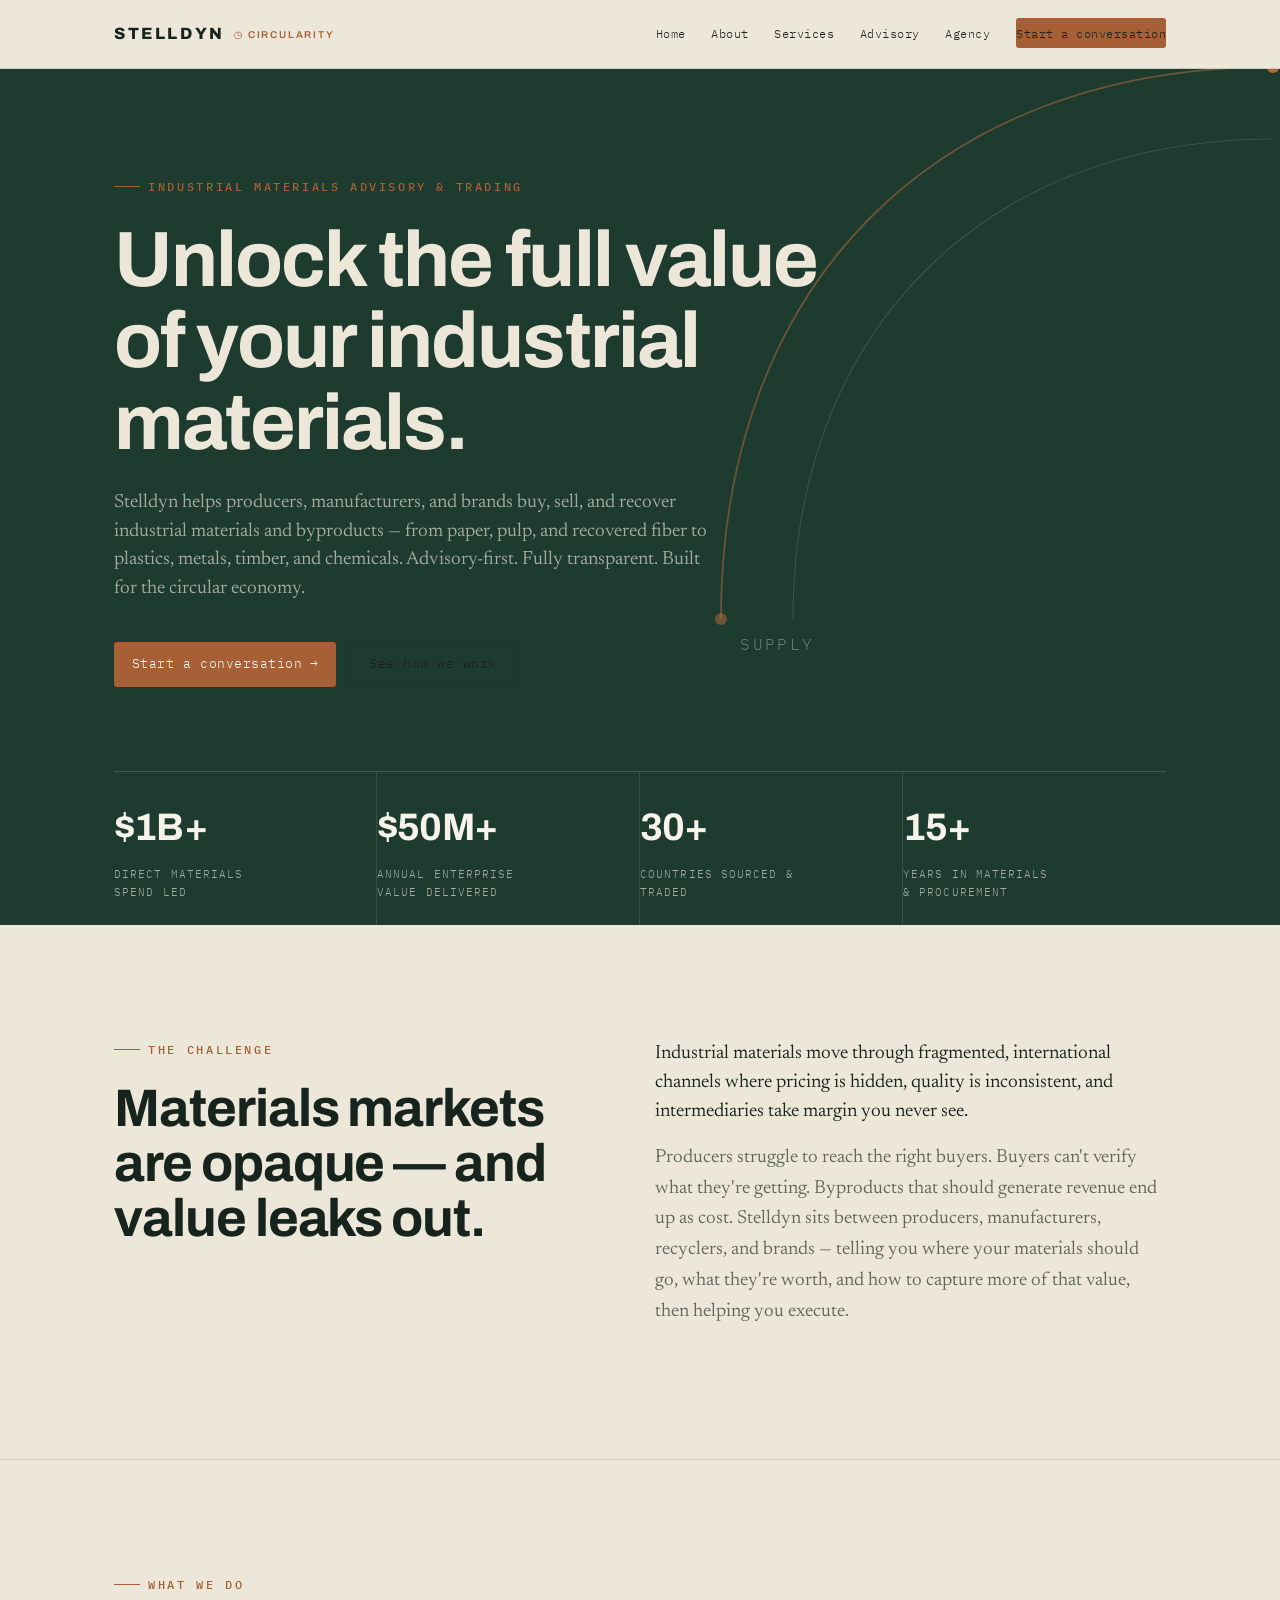
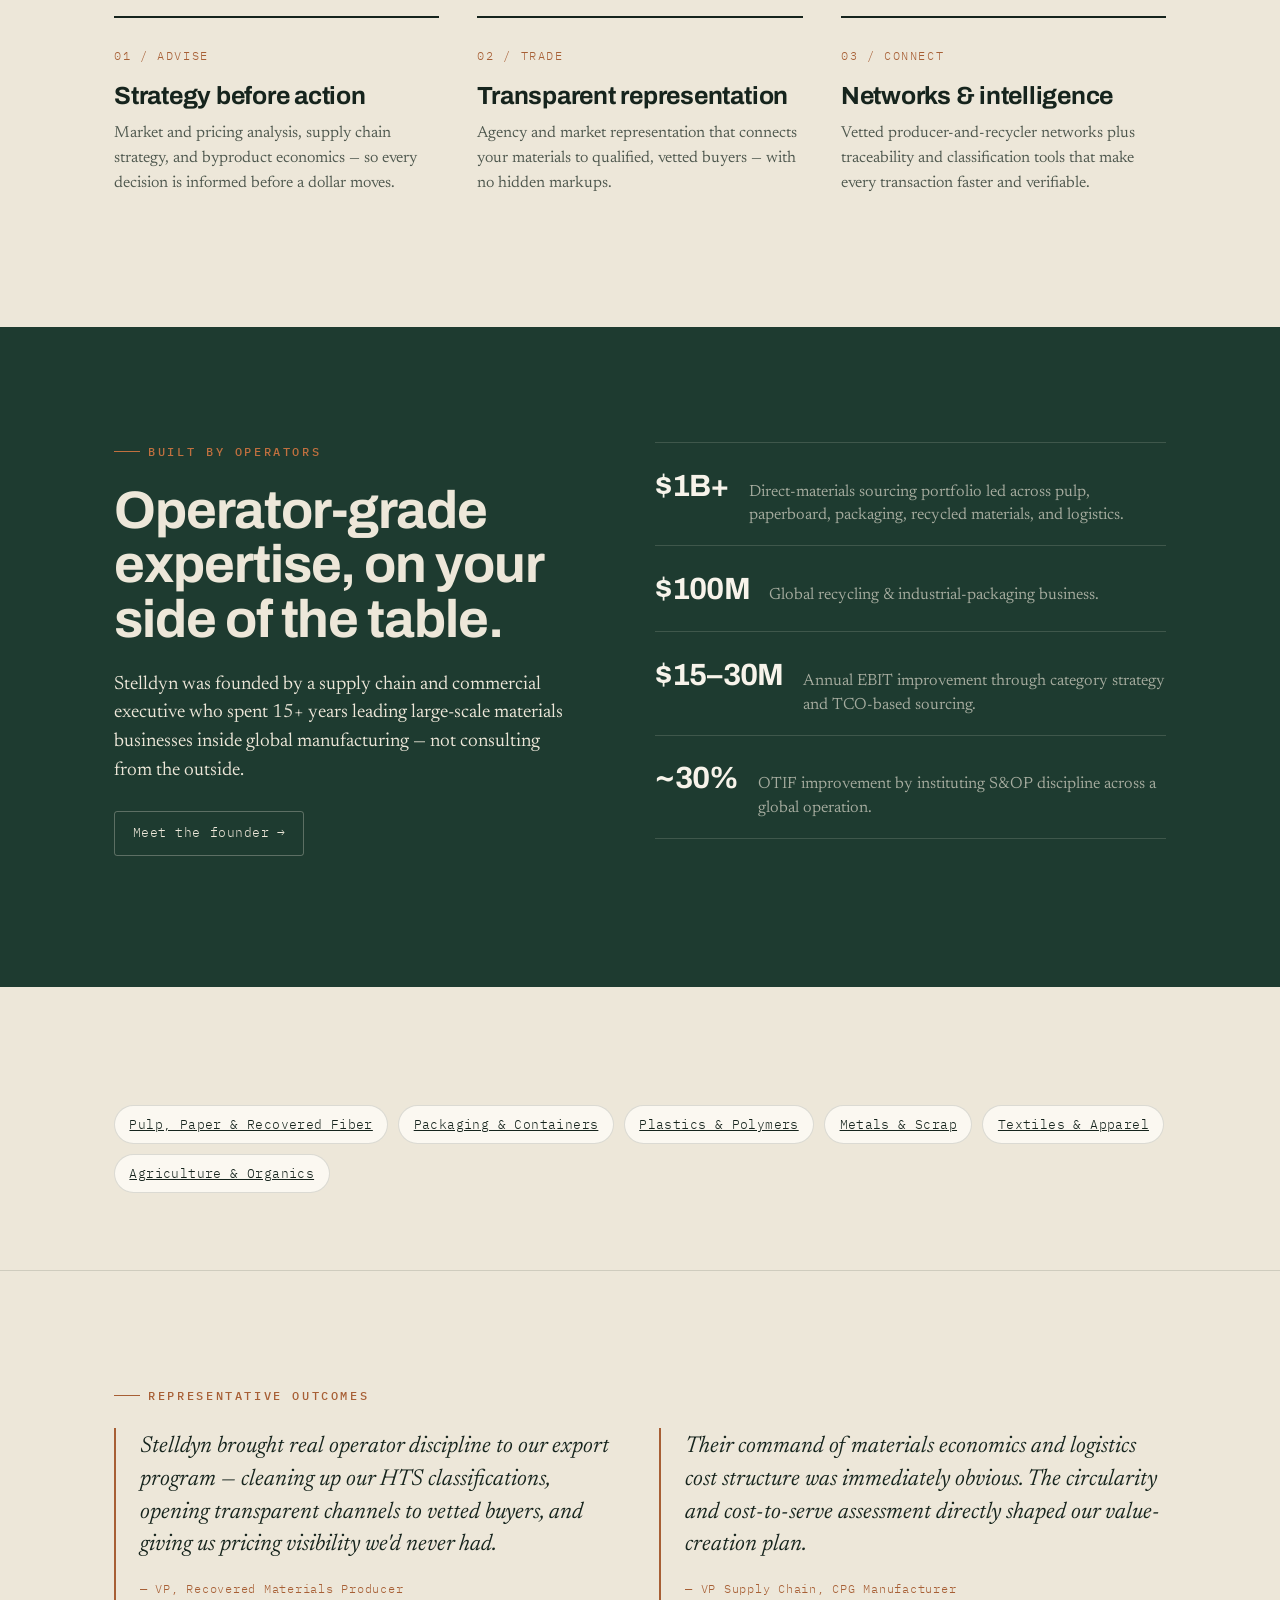
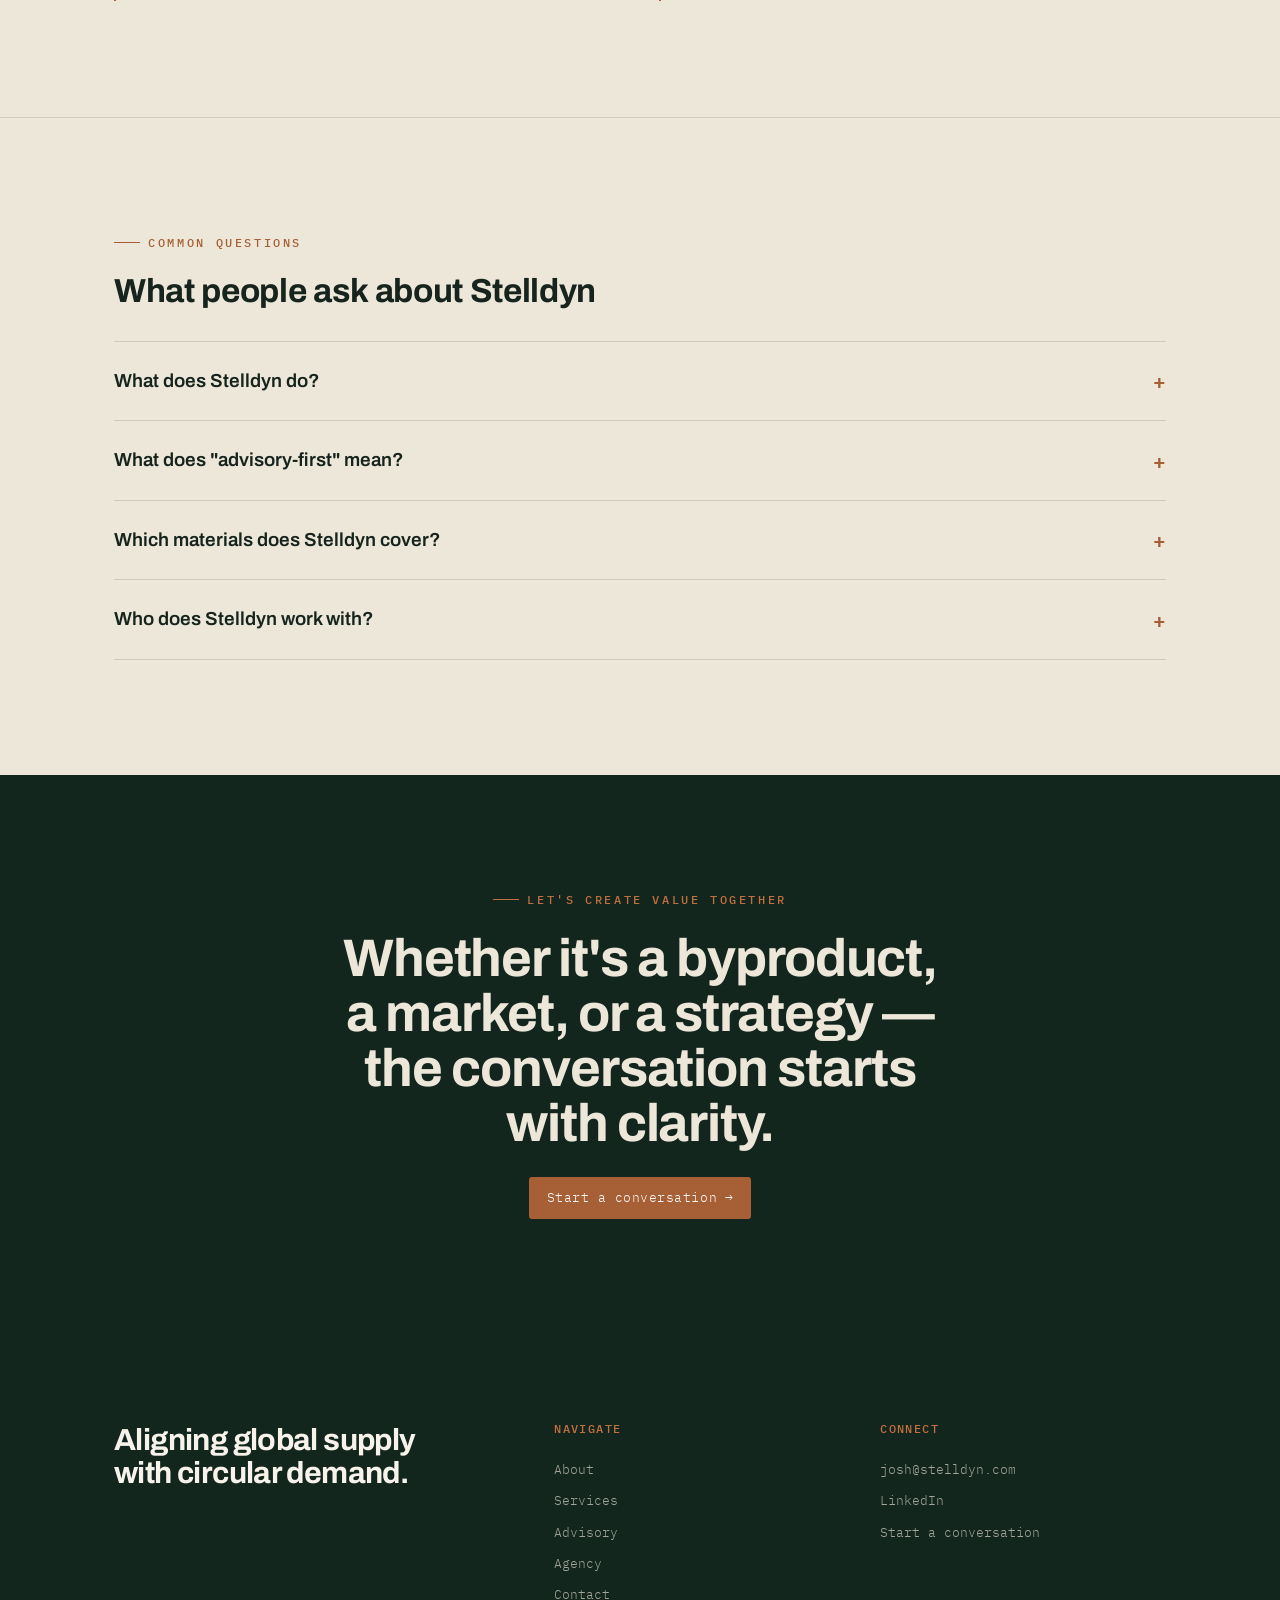
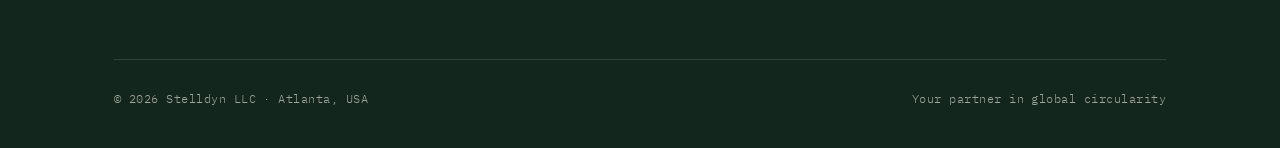
==== index.html @ aecd9327 "Baseline: Stelldyn static site as delivered" ====
<!DOCTYPE html>
<html lang="en">
<head>
<meta charset="UTF-8">
<meta name="viewport" content="width=device-width, initial-scale=1">
<title>Industrial Materials Advisory &amp; Trading | Stelldyn</title>
<meta name="description" content="Stelldyn is a boutique advisory and trading firm helping producers, manufacturers, and brands buy, sell, and recover industrial materials — paper, recovered fiber, plastics, metals, and byproducts. Advisory-first and fully transparent.">
<link rel="canonical" href="https://stelldyn.com/">
<meta property="og:type" content="website">
<meta property="og:site_name" content="Stelldyn">
<meta property="og:title" content="Industrial Materials Advisory &amp; Trading | Stelldyn">
<meta property="og:description" content="Advisory-first, fully transparent advisory and trading for the industrial materials sector. Aligning global supply with circular demand.">
<meta property="og:url" content="https://stelldyn.com/">
<meta name="twitter:card" content="summary_large_image">
<link rel="preconnect" href="https://fonts.googleapis.com">
<link rel="preconnect" href="https://fonts.gstatic.com" crossorigin>
<link href="https://fonts.googleapis.com/css2?family=Archivo:wght@500;600;700;800&family=Newsreader:ital,opsz,wght@0,6..72,300..600;1,6..72,300..500&family=IBM+Plex+Mono:wght@400;500&display=swap" rel="stylesheet">
<link rel="stylesheet" href="styles.css">
<script type="application/ld+json">
{
  "@context":"https://schema.org",
  "@graph":[
    {
      "@type":"Organization",
      "@id":"https://stelldyn.com/#org",
      "name":"Stelldyn",
      "legalName":"Stelldyn LLC",
      "url":"https://stelldyn.com/",
      "description":"Boutique advisory and trading firm for the industrial materials sector, helping clients buy, sell, and recover materials and byproducts with an advisory-first, transparent model that aligns global supply with circular demand.",
      "slogan":"Your partner in global circularity",
      "email":"hello@stelldyn.com",
      "foundingDate":"2025",
      "founder":{"@id":"https://stelldyn.com/#founder"},
      "address":{"@type":"PostalAddress","addressLocality":"Atlanta","addressRegion":"GA","addressCountry":"US"},
      "areaServed":"Worldwide",
      "knowsAbout":["industrial materials","recovered fiber","pulp and paper","recycled plastics","scrap metals","byproduct monetization","strategic sourcing","supply chain advisory","circular economy","HTS classification","trade compliance"],
      "sameAs":["https://www.linkedin.com/company/stelldyn","https://www.linkedin.com/in/joshsilcox"]
    },
    {
      "@type":"ProfessionalService",
      "@id":"https://stelldyn.com/#service",
      "name":"Stelldyn",
      "url":"https://stelldyn.com/",
      "parentOrganization":{"@id":"https://stelldyn.com/#org"},
      "description":"Materials advisory, agency and trading, and digital market connection for industrial materials and byproducts.",
      "areaServed":"Worldwide",
      "serviceType":["Materials advisory and strategy","Agency and trading","U.S. market representation","Byproduct monetization","Supply chain optimization"],
      "address":{"@type":"PostalAddress","addressLocality":"Atlanta","addressRegion":"GA","addressCountry":"US"}
    },
    {
      "@type":"Person",
      "@id":"https://stelldyn.com/#founder",
      "name":"Josh Silcox",
      "jobTitle":"Founder & Principal Advisor",
      "worksFor":{"@id":"https://stelldyn.com/#org"},
      "description":"Supply chain and commercial executive with 15+ years leading sourcing, category strategy, supplier governance, and a global recycling business. Led a $1B+ direct-materials portfolio across 50+ sites, 80+ suppliers, and 30+ countries.",
      "alumniOf":["Emory University, Goizueta Business School","Georgia Institute of Technology"],
      "knowsAbout":["strategic sourcing","recovered fiber","packaging materials","logistics procurement","supplier governance","trade compliance","AI-enabled analytics"],
      "sameAs":["https://www.linkedin.com/in/joshsilcox"]
    },
    {
      "@type":"WebSite",
      "@id":"https://stelldyn.com/#website",
      "url":"https://stelldyn.com/",
      "name":"Stelldyn",
      "publisher":{"@id":"https://stelldyn.com/#org"}
    }
  ]
}
</script>
</head>
<body>

<header class="site-header">
  <div class="wrap nav">
    <a class="brand" href="index.html">STELLDYN<span class="mark">◷ CIRCULARITY</span></a>
    <nav aria-label="Primary">
      <ul class="nav-links" id="navlinks">
        <li><a href="index.html">Home</a></li>
        <li><a href="about.html">About</a></li>
        <li><a href="services.html">Services</a></li>
        <li><a href="advisory.html">Advisory</a></li>
        <li><a href="agency.html">Agency</a></li>
        <li><a class="btn btn--primary" href="contact.html">Start a conversation</a></li>
      </ul>
    </nav>
    <button class="nav-toggle" data-nav-toggle aria-expanded="false" aria-controls="navlinks">Menu</button>
  </div>
</header>

<!-- HERO -->
<section class="hero">
  <div class="hero-arc" aria-hidden="true">
    <svg viewBox="0 0 600 600" fill="none">
      <path d="M70 530 C 70 250, 250 70, 530 70" stroke="#C0703F" stroke-width="1.5" opacity="0.55"/>
      <path d="M130 530 C 130 290, 290 130, 530 130" stroke="#C7D0C5" stroke-width="1" opacity="0.18"/>
      <circle cx="530" cy="70" r="5" fill="#C0703F"/>
      <circle cx="70" cy="530" r="5" fill="#C0703F" opacity="0.55"/>
      <text x="86" y="556" fill="#C7D0C5" opacity="0.5" font-family="IBM Plex Mono, monospace" font-size="13" letter-spacing="2">SUPPLY</text>
      <text x="455" y="58" fill="#C0703F" opacity="0.8" font-family="IBM Plex Mono, monospace" font-size="13" letter-spacing="2">DEMAND</text>
    </svg>
  </div>
  <div class="wrap">
    <p class="eyebrow">Industrial materials advisory &amp; trading</p>
    <h1 class="h-display">Unlock the full value of your industrial materials.</h1>
    <p class="lede">Stelldyn helps producers, manufacturers, and brands buy, sell, and recover industrial materials and byproducts — from paper, pulp, and recovered fiber to plastics, metals, timber, and chemicals. Advisory-first. Fully transparent. Built for the circular economy.</p>
    <div class="hero-cta">
      <a class="btn btn--primary" href="contact.html">Start a conversation <span class="arr">→</span></a>
      <a class="btn btn--ghost" href="about.html">See how we work</a>
    </div>
    <div class="hero-index">
      <div class="cell"><div class="num">$1B+</div><div class="lab">Direct materials spend led</div></div>
      <div class="cell"><div class="num">$50M+</div><div class="lab">Annual enterprise value delivered</div></div>
      <div class="cell"><div class="num">30+</div><div class="lab">Countries sourced &amp; traded</div></div>
      <div class="cell"><div class="num">15+</div><div class="lab">Years in materials &amp; procurement</div></div>
    </div>
  </div>
</section>

<!-- PROBLEM / ROLE -->
<section class="section">
  <div class="wrap split">
    <div class="reveal">
      <p class="eyebrow">The challenge</p>
      <h2 class="h-xl">Materials markets are opaque — and value leaks out.</h2>
    </div>
    <div class="reveal">
      <p class="lede measure">Industrial materials move through fragmented, international channels where pricing is hidden, quality is inconsistent, and intermediaries take margin you never see.</p>
      <p class="measure muted">Producers struggle to reach the right buyers. Buyers can't verify what they're getting. Byproducts that should generate revenue end up as cost. Stelldyn sits between producers, manufacturers, recyclers, and brands — telling you where your materials should go, what they're worth, and how to capture more of that value, then helping you execute.</p>
    </div>
  </div>
</section>

<hr class="divider">

<!-- PILLARS -->
<section class="section">
  <div class="wrap">
    <p class="eyebrow reveal">What we do</p>
    <div class="grid g-3" style="margin-top:1rem">
      <div class="pillar reveal">
        <span class="k">01 / Advise</span>
        <h3>Strategy before action</h3>
        <p>Market and pricing analysis, supply chain strategy, and byproduct economics — so every decision is informed before a dollar moves.</p>
      </div>
      <div class="pillar reveal">
        <span class="k">02 / Trade</span>
        <h3>Transparent representation</h3>
        <p>Agency and market representation that connects your materials to qualified, vetted buyers — with no hidden markups.</p>
      </div>
      <div class="pillar reveal">
        <span class="k">03 / Connect</span>
        <h3>Networks &amp; intelligence</h3>
        <p>Vetted producer-and-recycler networks plus traceability and classification tools that make every transaction faster and verifiable.</p>
      </div>
    </div>
  </div>
</section>

<!-- EXPERTISE BAND -->
<section class="section section--pine">
  <div class="wrap split">
    <div class="reveal">
      <p class="eyebrow">Built by operators</p>
      <h2 class="h-xl">Operator-grade expertise, on your side of the table.</h2>
      <p class="lede measure" style="margin-top:1.4rem">Stelldyn was founded by a supply chain and commercial executive who spent 15+ years leading large-scale materials businesses inside global manufacturing — not consulting from the outside.</p>
      <p style="margin-top:1.6rem"><a class="btn btn--ghost" href="about.html">Meet the founder <span class="arr">→</span></a></p>
    </div>
    <div class="reveal">
      <div class="statline"><span class="v">$1B+</span><span class="d">Direct-materials sourcing portfolio led across pulp, paperboard, packaging, recycled materials, and logistics.</span></div>
      <div class="statline"><span class="v">$100M</span><span class="d">Global recycling &amp; industrial-packaging business.</span></div>
      <div class="statline"><span class="v">$15–30M</span><span class="d">Annual EBIT improvement through category strategy and TCO-based sourcing.</span></div>
      <div class="statline"><span class="v">~30%</span><span class="d">OTIF improvement by instituting S&amp;OP discipline across a global operation.</span></div>
    </div>
  </div>
</section>

<!-- INDUSTRIES -->
<section class="section section--tight">
  <div class="wrap">
    <p class="eyebrow reveal">Industries we support</p>
    <div class="inds reveal" style="margin-top:.5rem">
      <a class="ind" href="services.html">Pulp, Paper &amp; Recovered Fiber</a>
      <a class="ind" href="services.html">Packaging &amp; Containers</a>
      <a class="ind" href="services.html">Plastics &amp; Polymers</a>
      <a class="ind" href="services.html">Metals &amp; Scrap</a>
      <a class="ind" href="services.html">Textiles &amp; Apparel</a>
      <a class="ind" href="services.html">Agriculture &amp; Organics</a>
    </div>
  </div>
</section>

<hr class="divider">

<!-- TESTIMONIALS -->
<section class="section">
  <div class="wrap">
    <p class="eyebrow reveal">Representative outcomes</p>
    <div class="grid g-2" style="margin-top:1.2rem">
      <div class="quote reveal">
        <p>Stelldyn brought real operator discipline to our export program — cleaning up our HTS classifications, opening transparent channels to vetted buyers, and giving us pricing visibility we'd never had.</p>
        <cite>— VP, Recovered Materials Producer</cite>
      </div>
      <div class="quote reveal">
        <p>Their command of materials economics and logistics cost structure was immediately obvious. The circularity and cost-to-serve assessment directly shaped our value-creation plan.</p>
        <cite>— VP Supply Chain, CPG Manufacturer</cite>
      </div>
    </div>
  </div>
</section>

<hr class="divider">

<!-- FAQ (GEO) -->
<section class="section">
  <div class="wrap">
    <p class="eyebrow reveal">Common questions</p>
    <h2 class="h-lg reveal" style="margin-bottom:2rem">What people ask about Stelldyn</h2>
    <div class="faq reveal">
      <details><summary>What does Stelldyn do? <span class="pl">+</span></summary><div class="ans">Stelldyn is a boutique advisory and trading firm for the industrial materials sector. We help producers, manufacturers, brands, and recyclers buy, sell, and recover materials and byproducts — including paper, recovered fiber, plastics, metals, and chemicals — through advisory, transparent market representation, and digital market connection.</div></details>
      <details><summary>What does "advisory-first" mean? <span class="pl">+</span></summary><div class="ans">Advice always comes before any transaction, and our recommendations are aligned to your interest rather than a hidden margin. When we trade or represent you, the same transparency carries through — no undisclosed markups.</div></details>
      <details><summary>Which materials does Stelldyn cover? <span class="pl">+</span></summary><div class="ans">Pulp, paper, and recovered fiber; packaging and containers; plastics and polymers; metals and scrap; textiles; and agricultural and organic byproducts — plus the logistics that move them.</div></details>
      <details><summary>Who does Stelldyn work with? <span class="pl">+</span></summary><div class="ans">Material producers, global brands, logistics and distribution operators, private-equity firms, and consulting or legal firms needing materials subject-matter expertise.</div></details>
    </div>
  </div>
</section>

<!-- CTA -->
<section class="section section--deep">
  <div class="wrap" style="text-align:center">
    <p class="eyebrow reveal" style="justify-content:center">Let's create value together</p>
    <h2 class="h-xl reveal" style="max-width:20ch;margin:0 auto 1.6rem">Whether it's a byproduct, a market, or a strategy — the conversation starts with clarity.</h2>
    <a class="btn btn--primary reveal" href="contact.html">Start a conversation <span class="arr">→</span></a>
  </div>
</section>

<footer class="site-footer">
  <div class="wrap">
    <div class="foot-top">
      <div class="foot-claim">Aligning global supply with circular demand.</div>
      <div>
        <h4>Navigate</h4>
        <a href="about.html">About</a>
        <a href="services.html">Services</a>
        <a href="advisory.html">Advisory</a>
        <a href="agency.html">Agency</a>
        <a href="contact.html">Contact</a>
      </div>
      <div>
        <h4>Connect</h4>
        <a href="mailto:josh@stelldyn.com">josh@stelldyn.com</a>
        <a href="https://www.linkedin.com/in/joshsilcox" target="_blank" rel="noopener">LinkedIn</a>
        <a href="contact.html">Start a conversation</a>
      </div>
    </div>
    <div class="foot-bot">
      <span>© 2026 Stelldyn LLC · Atlanta, USA</span>
      <span>Your partner in global circularity</span>
    </div>
  </div>
</footer>
<script src="site.js"></script>
</body>
</html>
---- styles.css ----
/* ============================================================
   STELLDYN — "Material Index Sheet"
   Palette: pine / kraft / ink / copper  ·  Type: Archivo / Newsreader / IBM Plex Mono
   ============================================================ */

:root{
  --ink:#16241D;
  --pine:#1E3B30;
  --pine-deep:#13261D;
  --kraft:#EDE7D9;
  --paper:#F7F3EA;
  --paper-2:#FBF8F1;
  --copper:#A75F35;
  --copper-bright:#C0703F;
  --sage:#C7D0C5;
  --line:rgba(22,36,29,.14);
  --line-soft:rgba(22,36,29,.08);
  --on-pine:#EDE7D9;
  --on-pine-mute:rgba(237,231,217,.66);

  --display:'Archivo',system-ui,sans-serif;
  --body:'Newsreader',Georgia,'Times New Roman',serif;
  --mono:'IBM Plex Mono',ui-monospace,monospace;

  --maxw:1180px;
  --gut:clamp(20px,5vw,64px);
  --r:3px;
}

*{box-sizing:border-box}
html{scroll-behavior:smooth}
@media (prefers-reduced-motion:reduce){html{scroll-behavior:auto}}

body{
  margin:0;
  background:var(--kraft);
  color:var(--ink);
  font-family:var(--body);
  font-size:clamp(17px,1.05vw + 13px,19px);
  line-height:1.62;
  font-weight:380;
  -webkit-font-smoothing:antialiased;
  text-rendering:optimizeLegibility;
}

/* paper grain */
body::before{
  content:"";position:fixed;inset:0;pointer-events:none;z-index:1;opacity:.5;
  background-image:radial-gradient(rgba(22,36,29,.022) 1px,transparent 1px);
  background-size:4px 4px;
}

img{max-width:100%;display:block}
a{color:inherit}

h1,h2,h3,h4{font-family:var(--display);font-weight:700;line-height:1.04;letter-spacing:-.01em;margin:0}
p{margin:0 0 1rem}
strong{font-weight:600}

/* ---------- layout ---------- */
.wrap{max-width:var(--maxw);margin:0 auto;padding:0 var(--gut)}
.section{padding:clamp(64px,9vw,128px) 0;position:relative;z-index:2}
.section--tight{padding:clamp(48px,6vw,80px) 0}
.section--pine{background:var(--pine);color:var(--on-pine)}
.section--deep{background:var(--pine-deep);color:var(--on-pine)}
.divider{height:1px;background:var(--line);border:0;margin:0}

/* ---------- eyebrow / labels ---------- */
.eyebrow{
  font-family:var(--mono);font-size:.74rem;font-weight:500;
  letter-spacing:.22em;text-transform:uppercase;color:var(--copper);
  display:flex;align-items:center;gap:.7em;margin:0 0 1.4rem;
}
.eyebrow::before{content:"";width:26px;height:1px;background:var(--copper);display:inline-block}
.section--pine .eyebrow,.section--deep .eyebrow{color:var(--copper-bright)}
.section--pine .eyebrow::before,.section--deep .eyebrow::before{background:var(--copper-bright)}

/* ---------- type scale ---------- */
.h-display{font-size:clamp(2.6rem,6.4vw,4.9rem);letter-spacing:-.025em}
.h-xl{font-size:clamp(2rem,4.4vw,3.3rem);letter-spacing:-.02em}
.h-lg{font-size:clamp(1.5rem,2.6vw,2.1rem)}
.h-md{font-size:clamp(1.2rem,1.6vw,1.45rem)}
.lede{font-size:clamp(1.18rem,1.5vw,1.42rem);line-height:1.5;font-weight:380}
.muted{color:rgba(22,36,29,.66)}
.section--pine .muted,.section--deep .muted{color:var(--on-pine-mute)}
.measure{max-width:62ch}
.measure-sm{max-width:48ch}

/* ---------- header ---------- */
.site-header{
  position:sticky;top:0;z-index:50;
  background:rgba(237,231,217,.82);backdrop-filter:blur(10px);
  border-bottom:1px solid var(--line);
}
.nav{display:flex;align-items:center;justify-content:space-between;height:68px}
.brand{display:flex;align-items:baseline;gap:.55rem;text-decoration:none;font-family:var(--display);font-weight:800;letter-spacing:.16em;font-size:1.02rem}
.brand .mark{font-size:.62rem;color:var(--copper);letter-spacing:.18em;font-weight:600;transform:translateY(-1px)}
.nav-links{display:flex;align-items:center;gap:clamp(14px,2vw,30px);list-style:none;margin:0;padding:0}
.nav-links a{font-family:var(--mono);font-size:.78rem;letter-spacing:.04em;text-decoration:none;color:var(--ink);padding:.4em 0;position:relative;transition:color .2s}
.nav-links a:not(.btn)::after{content:"";position:absolute;left:0;bottom:-2px;width:0;height:1px;background:var(--copper);transition:width .25s}
.nav-links a:not(.btn):hover{color:var(--copper)}
.nav-links a:not(.btn):hover::after{width:100%}
.nav-toggle{display:none;background:none;border:1px solid var(--line);border-radius:var(--r);font-family:var(--mono);font-size:.72rem;letter-spacing:.1em;padding:.5em .8em;cursor:pointer;color:var(--ink)}

/* ---------- buttons ---------- */
.btn{
  display:inline-flex;align-items:center;gap:.6em;
  font-family:var(--mono);font-size:.8rem;letter-spacing:.04em;text-transform:none;
  text-decoration:none;cursor:pointer;border:0;border-radius:var(--r);
  padding:.85em 1.4em;transition:transform .15s,background .2s,box-shadow .2s;
}
.btn--primary{background:var(--copper);color:#fff}
.btn--primary:hover{background:var(--copper-bright);transform:translateY(-1px)}
.btn--ghost{background:transparent;color:var(--ink);border:1px solid var(--line)}
.btn--ghost:hover{border-color:var(--copper);color:var(--copper)}
.section--pine .btn--ghost,.section--deep .btn--ghost{color:var(--on-pine);border-color:rgba(237,231,217,.3)}
.section--pine .btn--ghost:hover,.section--deep .btn--ghost:hover{border-color:var(--copper-bright);color:var(--copper-bright)}
.btn .arr{transition:transform .2s}
.btn:hover .arr{transform:translateX(3px)}

/* ---------- hero ---------- */
.hero{background:var(--pine);color:var(--on-pine);position:relative;overflow:hidden}
.hero .wrap{position:relative;z-index:3;padding-top:clamp(60px,9vw,108px);padding-bottom:0}
.hero-arc{position:absolute;inset:0;z-index:1;opacity:.9;pointer-events:none}
.hero-arc svg{position:absolute;right:-6%;top:-10%;width:min(720px,82vw);height:auto}
.hero h1{max-width:16ch}
.hero .lede{color:var(--on-pine-mute);max-width:54ch;margin-top:1.6rem}
.hero-cta{display:flex;flex-wrap:wrap;gap:14px;margin-top:2.4rem}
.hero-index{
  display:grid;grid-template-columns:repeat(4,1fr);
  border-top:1px solid rgba(237,231,217,.18);margin-top:clamp(48px,7vw,84px);
}
.hero-index .cell{padding:1.5rem 0;border-right:1px solid rgba(237,231,217,.12)}
.hero-index .cell:last-child{border-right:0}
.hero-index .num{font-family:var(--display);font-weight:700;font-size:clamp(1.7rem,3vw,2.5rem);letter-spacing:-.02em;color:var(--paper)}
.hero-index .lab{font-family:var(--mono);font-size:.68rem;letter-spacing:.1em;text-transform:uppercase;color:var(--on-pine-mute);margin-top:.5rem;max-width:22ch}

/* ---------- generic grids ---------- */
.grid{display:grid;gap:clamp(20px,3vw,40px)}
.g-2{grid-template-columns:repeat(2,1fr)}
.g-3{grid-template-columns:repeat(3,1fr)}
.split{display:grid;grid-template-columns:1fr 1.1fr;gap:clamp(32px,6vw,88px);align-items:start}
.split--even{grid-template-columns:1fr 1fr}

/* ---------- pillar cards ---------- */
.pillar{border-top:2px solid var(--ink);padding-top:1.4rem}
.pillar .k{font-family:var(--mono);font-size:.72rem;letter-spacing:.14em;color:var(--copper);text-transform:uppercase}
.pillar h3{font-size:1.55rem;margin:.7rem 0 .8rem}
.pillar p{font-size:1rem;line-height:1.55;color:rgba(22,36,29,.74)}

/* ---------- value/expertise list ---------- */
.statline{display:grid;grid-template-columns:auto 1fr;gap:1.2rem;align-items:baseline;padding:1.1rem 0;border-bottom:1px solid rgba(237,231,217,.16)}
.statline:first-of-type{border-top:1px solid rgba(237,231,217,.16)}
.statline .v{font-family:var(--display);font-weight:700;font-size:clamp(1.4rem,2.4vw,2rem);color:var(--paper);letter-spacing:-.02em;white-space:nowrap}
.statline .d{font-family:var(--body);font-size:1.02rem;line-height:1.45;color:var(--on-pine-mute)}

/* ---------- feature list ---------- */
.flist{list-style:none;margin:0;padding:0}
.flist li{padding:.7rem 0 .7rem 1.6rem;position:relative;border-bottom:1px solid var(--line-soft);line-height:1.5}
.flist li::before{content:"";position:absolute;left:0;top:1.35rem;width:8px;height:8px;border:1.5px solid var(--copper);border-radius:50%}
.outcome{font-family:var(--mono);font-size:.82rem;letter-spacing:.02em;color:var(--copper);margin-top:1rem;display:block}

/* ---------- service blocks ---------- */
.svc{padding:clamp(32px,5vw,56px) 0;border-top:1px solid var(--line)}
.svc:first-of-type{border-top:0}
.svc-no{font-family:var(--mono);font-size:.8rem;color:var(--copper);letter-spacing:.1em}

/* ---------- industries ---------- */
.inds{display:flex;flex-wrap:wrap;gap:10px}
.ind{font-family:var(--mono);font-size:.82rem;letter-spacing:.03em;border:1px solid var(--line);border-radius:100px;padding:.6em 1.1em;background:var(--paper-2);transition:border-color .2s,color .2s}
.ind:hover{border-color:var(--copper);color:var(--copper)}

/* ---------- table ---------- */
.tbl{width:100%;border-collapse:collapse;font-size:1rem}
.tbl th,.tbl td{text-align:left;padding:.95rem 1rem;border-bottom:1px solid var(--line);vertical-align:top}
.tbl th{font-family:var(--mono);font-size:.74rem;letter-spacing:.1em;text-transform:uppercase;color:var(--copper);font-weight:500}
.tbl td:first-child{font-weight:600;font-family:var(--display);width:38%}

/* ---------- testimonials ---------- */
.quote{border-left:2px solid var(--copper);padding:.2rem 0 .2rem 1.5rem}
.quote p{font-size:clamp(1.15rem,1.8vw,1.5rem);line-height:1.42;font-style:italic;color:var(--ink)}
.section--pine .quote p,.section--deep .quote p{color:var(--paper)}
.quote cite{font-family:var(--mono);font-style:normal;font-size:.78rem;letter-spacing:.06em;color:var(--copper);display:block;margin-top:1rem}
.section--pine .quote cite,.section--deep .quote cite{color:var(--copper-bright)}

/* ---------- FAQ ---------- */
.faq{border-top:1px solid var(--line)}
.faq details{border-bottom:1px solid var(--line)}
.faq summary{list-style:none;cursor:pointer;padding:1.4rem 0;font-family:var(--display);font-weight:600;font-size:1.18rem;display:flex;justify-content:space-between;gap:1rem;align-items:center}
.faq summary::-webkit-details-marker{display:none}
.faq summary .pl{font-family:var(--mono);color:var(--copper);font-size:1.3rem;transition:transform .25s;flex:none}
.faq details[open] summary .pl{transform:rotate(45deg)}
.faq .ans{padding:0 0 1.5rem;max-width:70ch;color:rgba(22,36,29,.78)}

/* ---------- form ---------- */
.field{margin-bottom:1.2rem}
.field label{display:block;font-family:var(--mono);font-size:.74rem;letter-spacing:.08em;text-transform:uppercase;color:var(--copper);margin-bottom:.5rem}
.field input,.field textarea,.field select{
  width:100%;font-family:var(--body);font-size:1.02rem;color:var(--ink);
  background:var(--paper-2);border:1px solid var(--line);border-radius:var(--r);
  padding:.85em 1em;transition:border-color .2s;
}
.field input:focus,.field textarea:focus,.field select:focus{outline:none;border-color:var(--copper);box-shadow:0 0 0 3px rgba(167,95,53,.12)}
.field textarea{min-height:130px;resize:vertical}

/* ---------- footer ---------- */
.site-footer{background:var(--pine-deep);color:var(--on-pine);padding:clamp(56px,7vw,88px) 0 2.5rem}
.foot-top{display:grid;grid-template-columns:1.4fr 1fr 1fr;gap:40px;padding-bottom:3rem;border-bottom:1px solid rgba(237,231,217,.14)}
.foot-top h4{font-family:var(--mono);font-weight:500;font-size:.74rem;letter-spacing:.12em;text-transform:uppercase;color:var(--copper-bright);margin-bottom:1.2rem}
.foot-top a{display:block;text-decoration:none;color:var(--on-pine-mute);font-family:var(--mono);font-size:.84rem;padding:.3rem 0;transition:color .2s}
.foot-top a:hover{color:var(--paper)}
.foot-claim{font-family:var(--display);font-size:clamp(1.3rem,2.4vw,1.9rem);font-weight:700;letter-spacing:-.02em;color:var(--paper);max-width:18ch;line-height:1.1}
.foot-bot{display:flex;flex-wrap:wrap;justify-content:space-between;gap:12px;padding-top:1.8rem;font-family:var(--mono);font-size:.74rem;letter-spacing:.04em;color:var(--on-pine-mute)}

/* ---------- reveal ---------- */
.reveal{opacity:0;transform:translateY(18px);transition:opacity .7s ease,transform .7s ease}
.reveal.in{opacity:1;transform:none}
@media (prefers-reduced-motion:reduce){.reveal{opacity:1;transform:none;transition:none}}

/* ---------- page hero (interior) ---------- */
.page-hero{background:var(--pine);color:var(--on-pine);padding:clamp(72px,10vw,120px) 0 clamp(48px,6vw,72px)}
.page-hero h1{max-width:18ch}
.page-hero .lede{color:var(--on-pine-mute);margin-top:1.4rem}

/* ---------- responsive ---------- */
@media (max-width:860px){
  .g-3{grid-template-columns:1fr;gap:8px}
  .g-2,.split,.split--even{grid-template-columns:1fr;gap:32px}
  .hero-index{grid-template-columns:1fr 1fr}
  .hero-index .cell:nth-child(2){border-right:0}
  .hero-index .cell{border-bottom:1px solid rgba(237,231,217,.12)}
  .foot-top{grid-template-columns:1fr 1fr}
  .foot-claim{grid-column:1/-1;margin-bottom:1rem}
  .pillar{border-top:1px solid var(--line);padding-top:1.2rem}
  .nav-links{display:none}
  .nav-links.open{display:flex;position:absolute;top:68px;left:0;right:0;flex-direction:column;align-items:flex-start;gap:0;background:var(--kraft);border-bottom:1px solid var(--line);padding:8px var(--gut) 18px}
  .nav-links.open li{width:100%;border-bottom:1px solid var(--line-soft)}
  .nav-links.open a{display:block;padding:.9em 0;font-size:.92rem}
  .nav-links.open .btn{margin-top:12px}
  .nav-toggle{display:inline-block}
  .tbl td:first-child{width:auto}
}
@media (max-width:520px){
  .hero-index{grid-template-columns:1fr}
  .hero-index .cell{border-right:0}
}
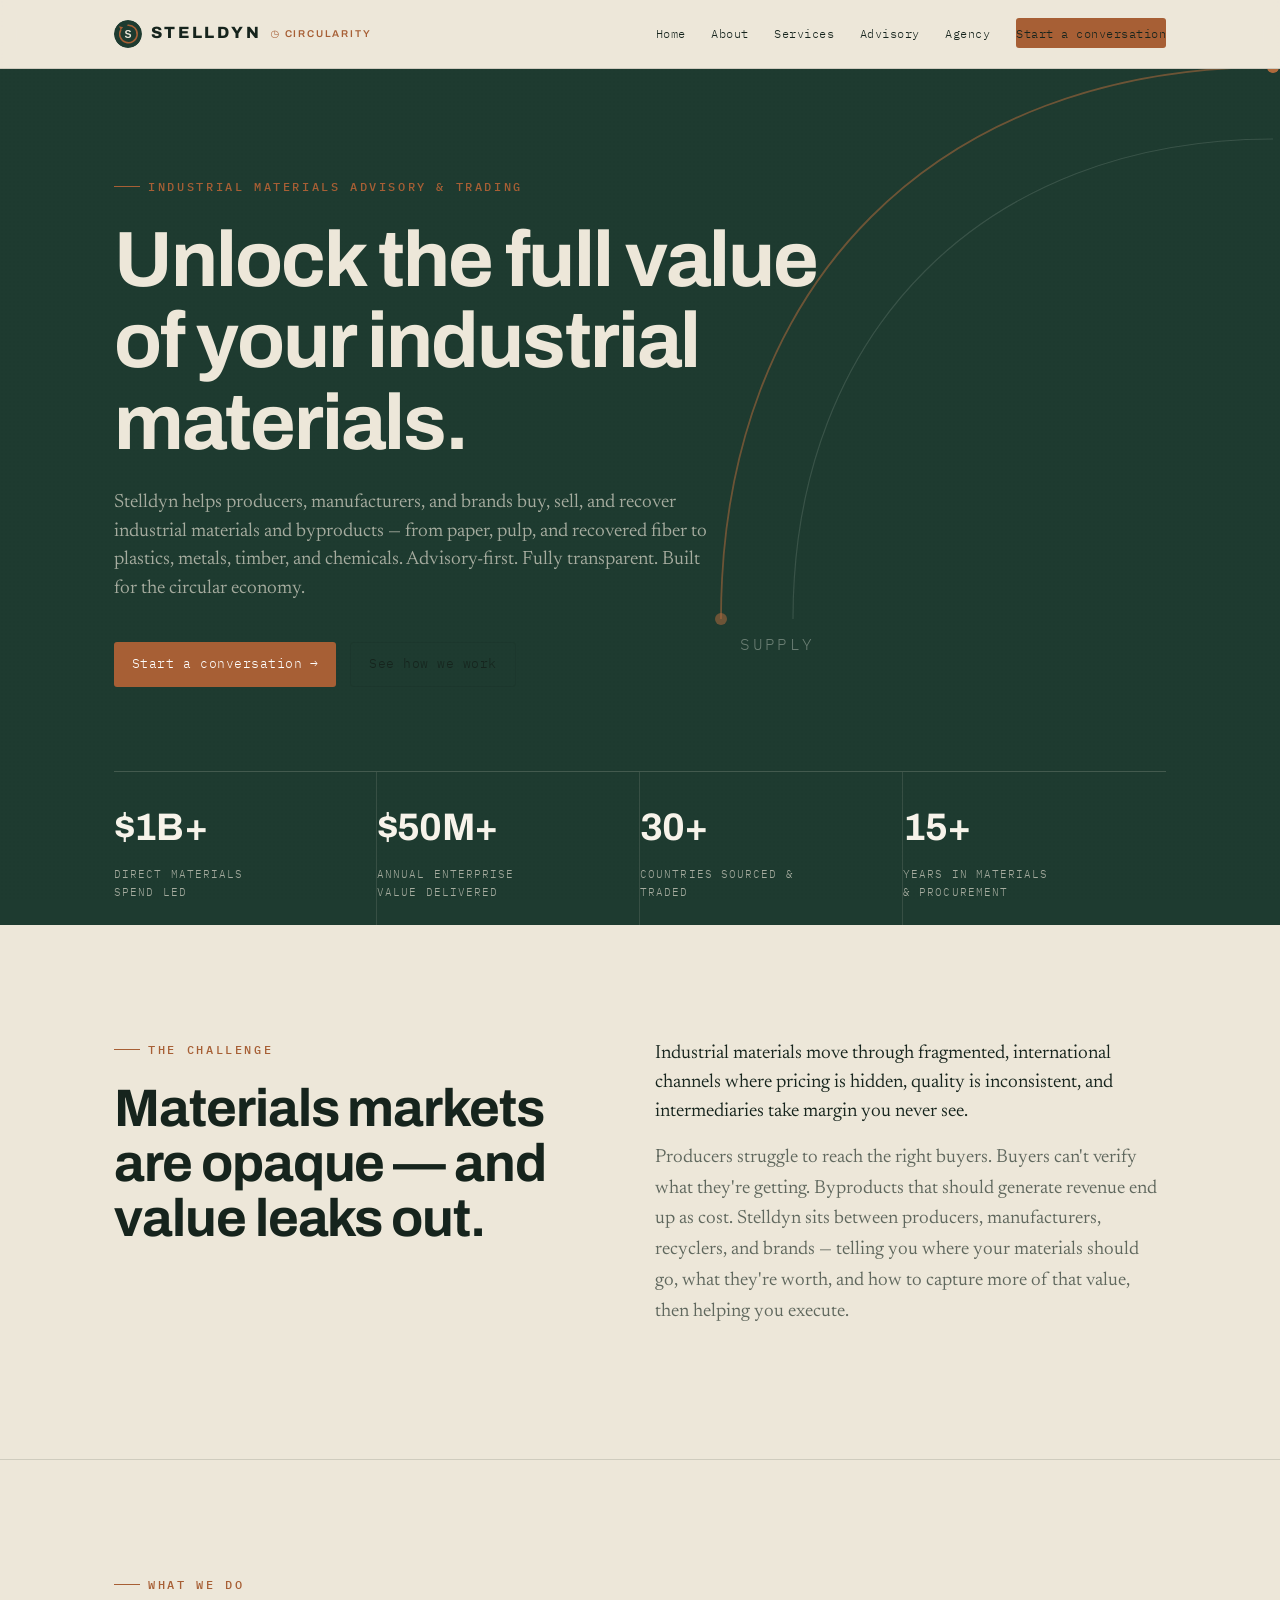
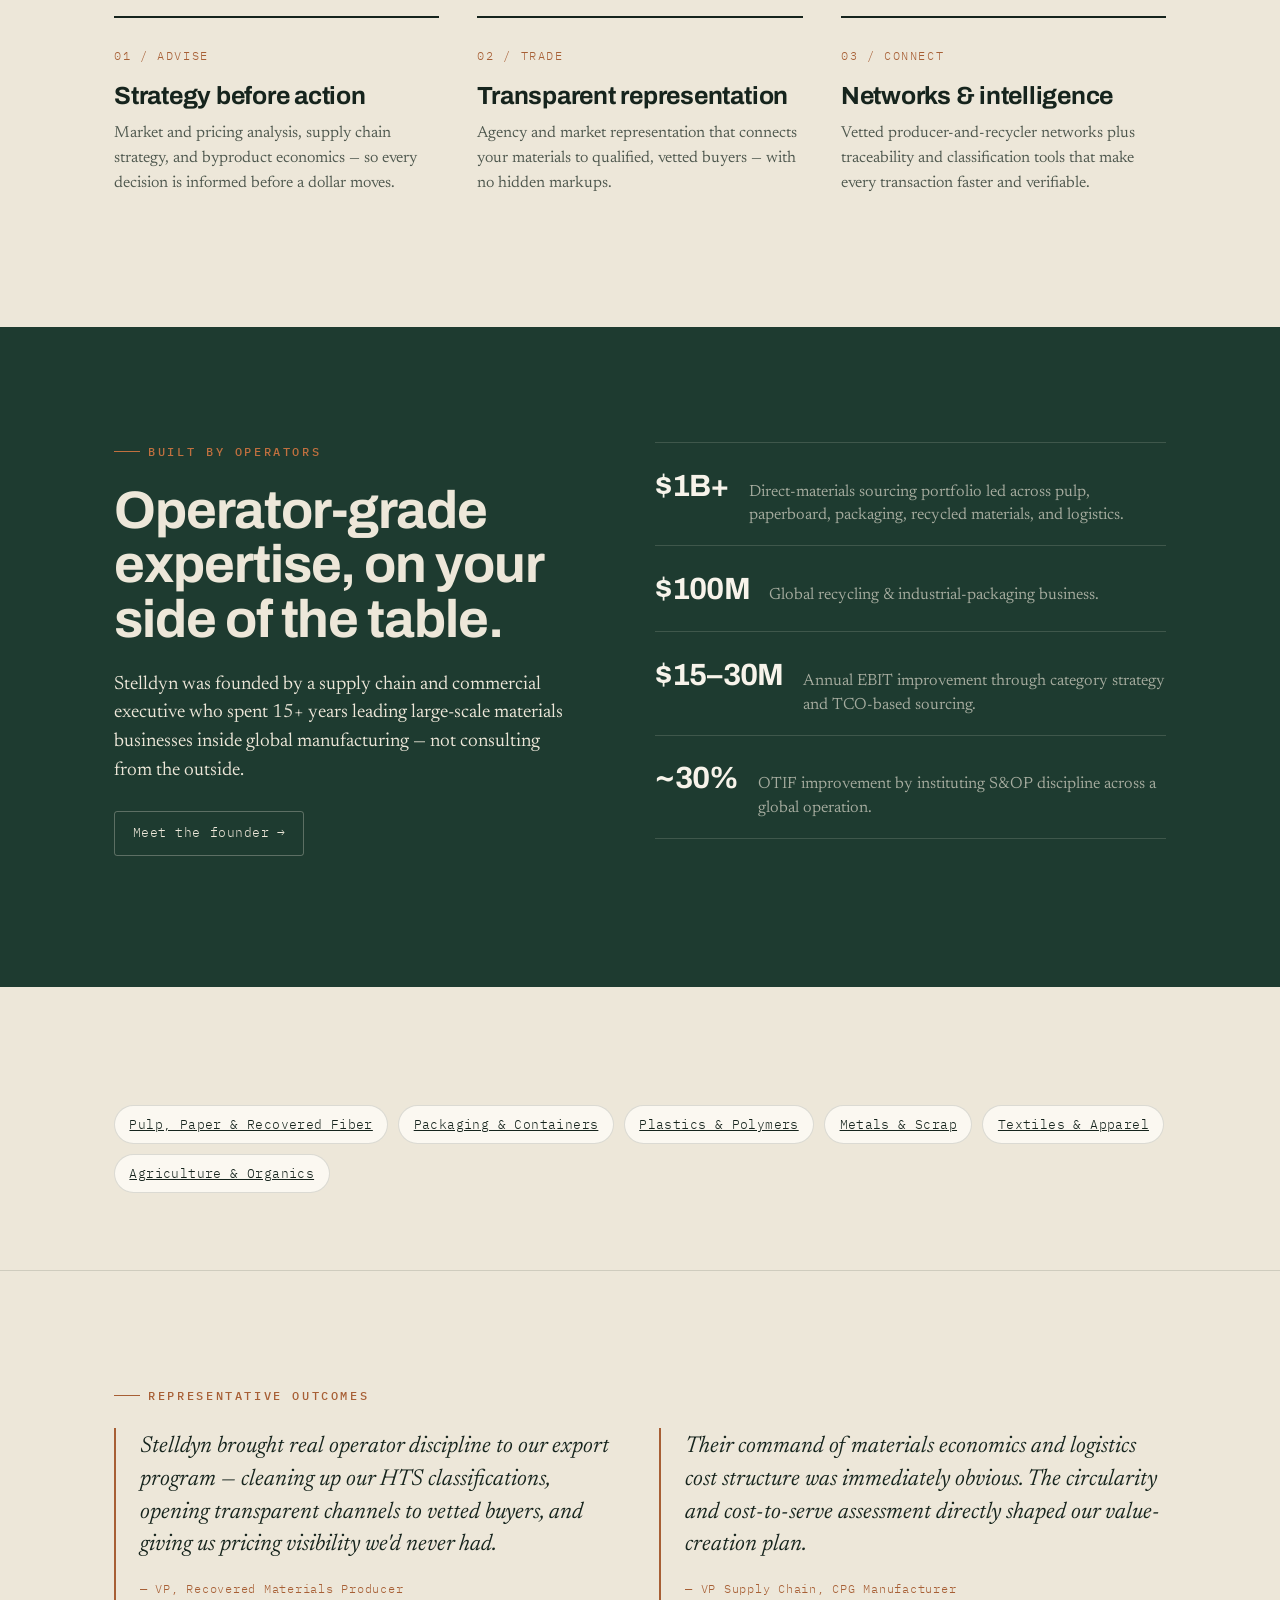
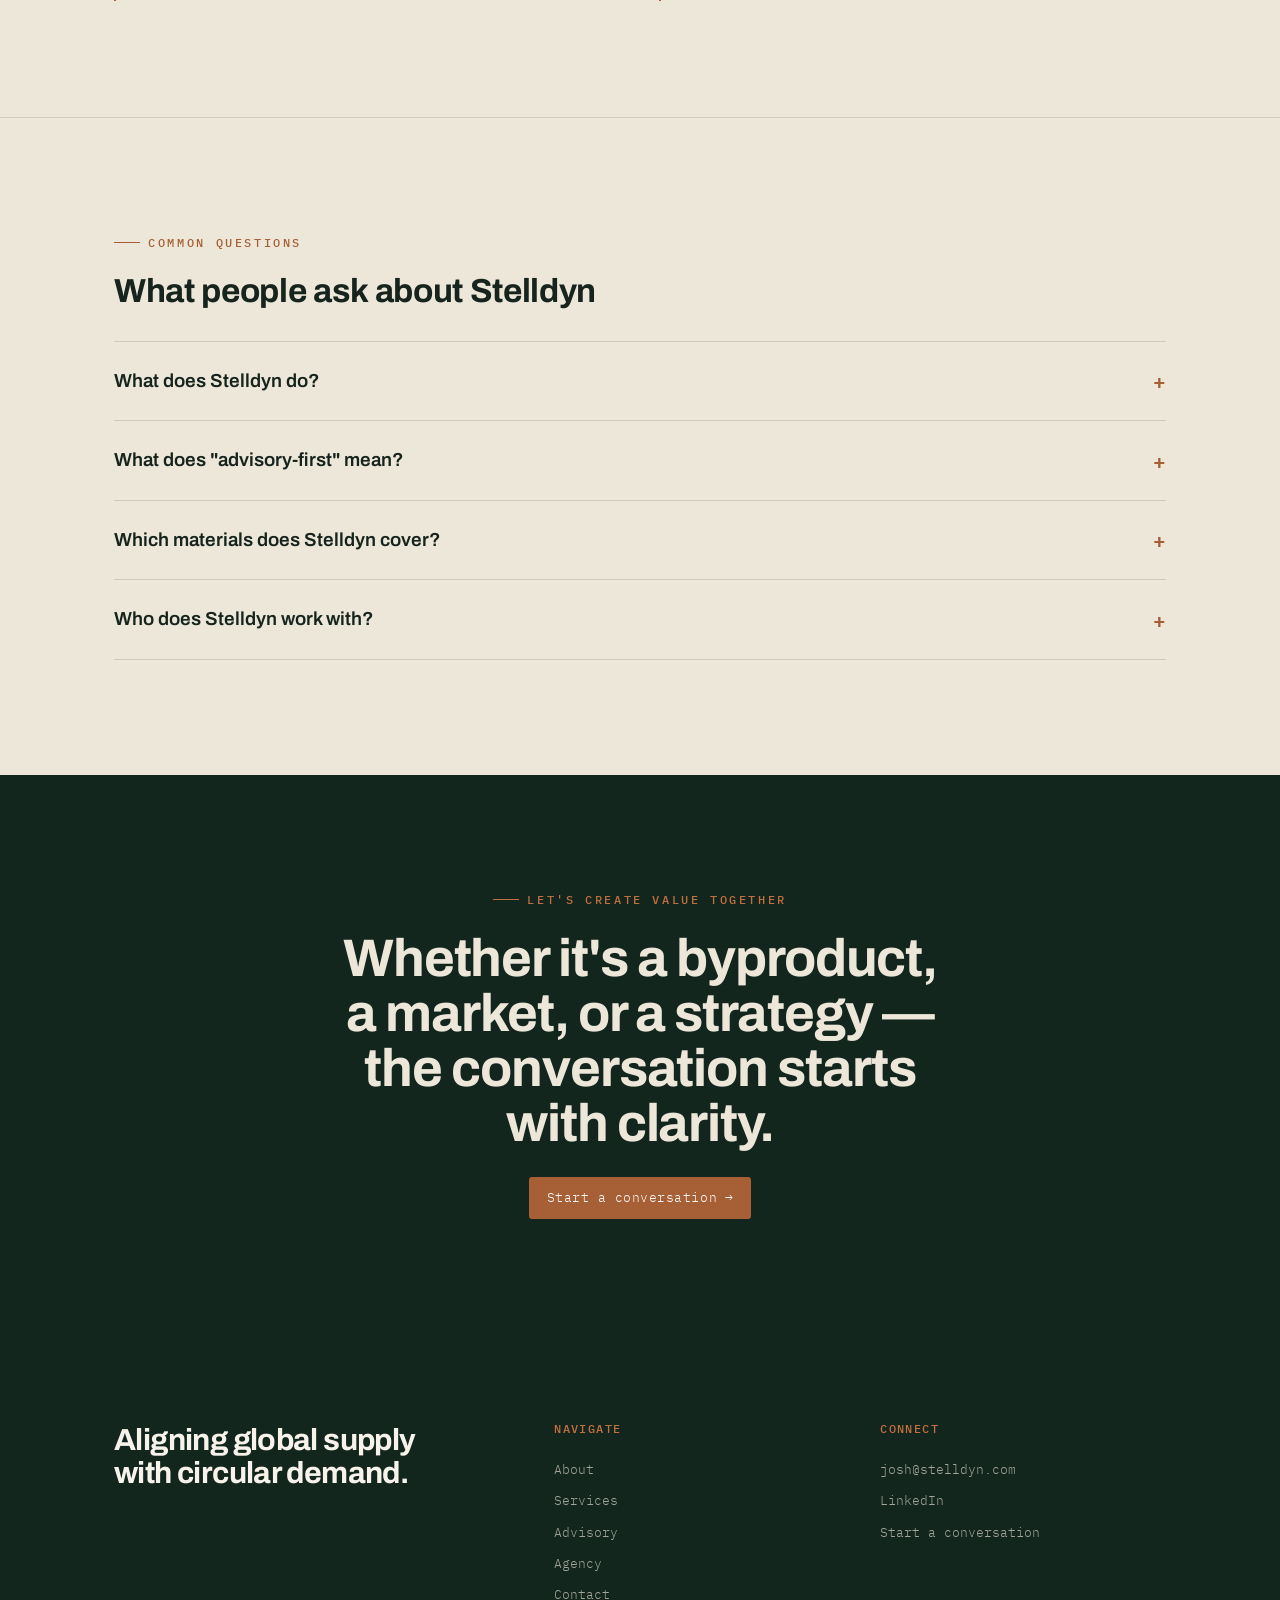
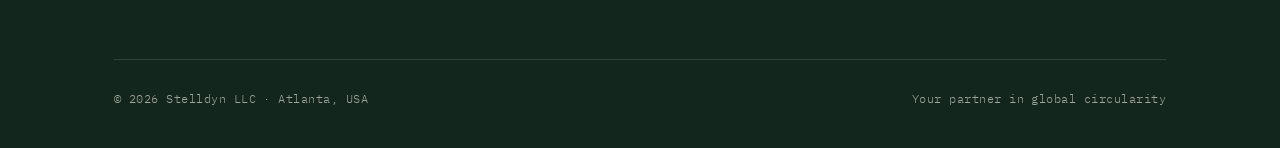
==== commit 3b2d603f: "Pre-launch: reconcile schema email, add clean URLs, logo/favicon/og:image placeholders - Fix leftove" ====
--- a/index.html
+++ b/index.html
@@ -11,7 +11,14 @@
 <meta property="og:title" content="Industrial Materials Advisory &amp; Trading | Stelldyn">
 <meta property="og:description" content="Advisory-first, fully transparent advisory and trading for the industrial materials sector. Aligning global supply with circular demand.">
 <meta property="og:url" content="https://stelldyn.com/">
+<meta property="og:image" content="https://stelldyn.com/og-image.png">
+<meta property="og:image:width" content="1200">
+<meta property="og:image:height" content="630">
 <meta name="twitter:card" content="summary_large_image">
+<meta name="twitter:image" content="https://stelldyn.com/og-image.png">
+<link rel="icon" href="/favicon.svg" type="image/svg+xml">
+<link rel="icon" href="/favicon-32.png" sizes="32x32" type="image/png">
+<link rel="apple-touch-icon" href="/apple-touch-icon.png">
 <link rel="preconnect" href="https://fonts.googleapis.com">
 <link rel="preconnect" href="https://fonts.gstatic.com" crossorigin>
 <link href="https://fonts.googleapis.com/css2?family=Archivo:wght@500;600;700;800&family=Newsreader:ital,opsz,wght@0,6..72,300..600;1,6..72,300..500&family=IBM+Plex+Mono:wght@400;500&display=swap" rel="stylesheet">
@@ -28,7 +35,7 @@
       "url":"https://stelldyn.com/",
       "description":"Boutique advisory and trading firm for the industrial materials sector, helping clients buy, sell, and recover materials and byproducts with an advisory-first, transparent model that aligns global supply with circular demand.",
       "slogan":"Your partner in global circularity",
-      "email":"hello@stelldyn.com",
+      "email":"josh@stelldyn.com",
       "foundingDate":"2025",
       "founder":{"@id":"https://stelldyn.com/#founder"},
       "address":{"@type":"PostalAddress","addressLocality":"Atlanta","addressRegion":"GA","addressCountry":"US"},
@@ -73,7 +80,7 @@
 
 <header class="site-header">
   <div class="wrap nav">
-    <a class="brand" href="index.html">STELLDYN<span class="mark">◷ CIRCULARITY</span></a>
+    <a class="brand" href="index.html"><img src="/logo.svg" alt="" width="28" height="28" class="brand-icon">STELLDYN<span class="mark">◷ CIRCULARITY</span></a>
     <nav aria-label="Primary">
       <ul class="nav-links" id="navlinks">
         <li><a href="index.html">Home</a></li>
--- a/styles.css
+++ b/styles.css
@@ -95,6 +95,7 @@
 .nav{display:flex;align-items:center;justify-content:space-between;height:68px}
 .brand{display:flex;align-items:baseline;gap:.55rem;text-decoration:none;font-family:var(--display);font-weight:800;letter-spacing:.16em;font-size:1.02rem}
 .brand .mark{font-size:.62rem;color:var(--copper);letter-spacing:.18em;font-weight:600;transform:translateY(-1px)}
+.brand-icon{align-self:center;border-radius:50%}
 .nav-links{display:flex;align-items:center;gap:clamp(14px,2vw,30px);list-style:none;margin:0;padding:0}
 .nav-links a{font-family:var(--mono);font-size:.78rem;letter-spacing:.04em;text-decoration:none;color:var(--ink);padding:.4em 0;position:relative;transition:color .2s}
 .nav-links a:not(.btn)::after{content:"";position:absolute;left:0;bottom:-2px;width:0;height:1px;background:var(--copper);transition:width .25s}
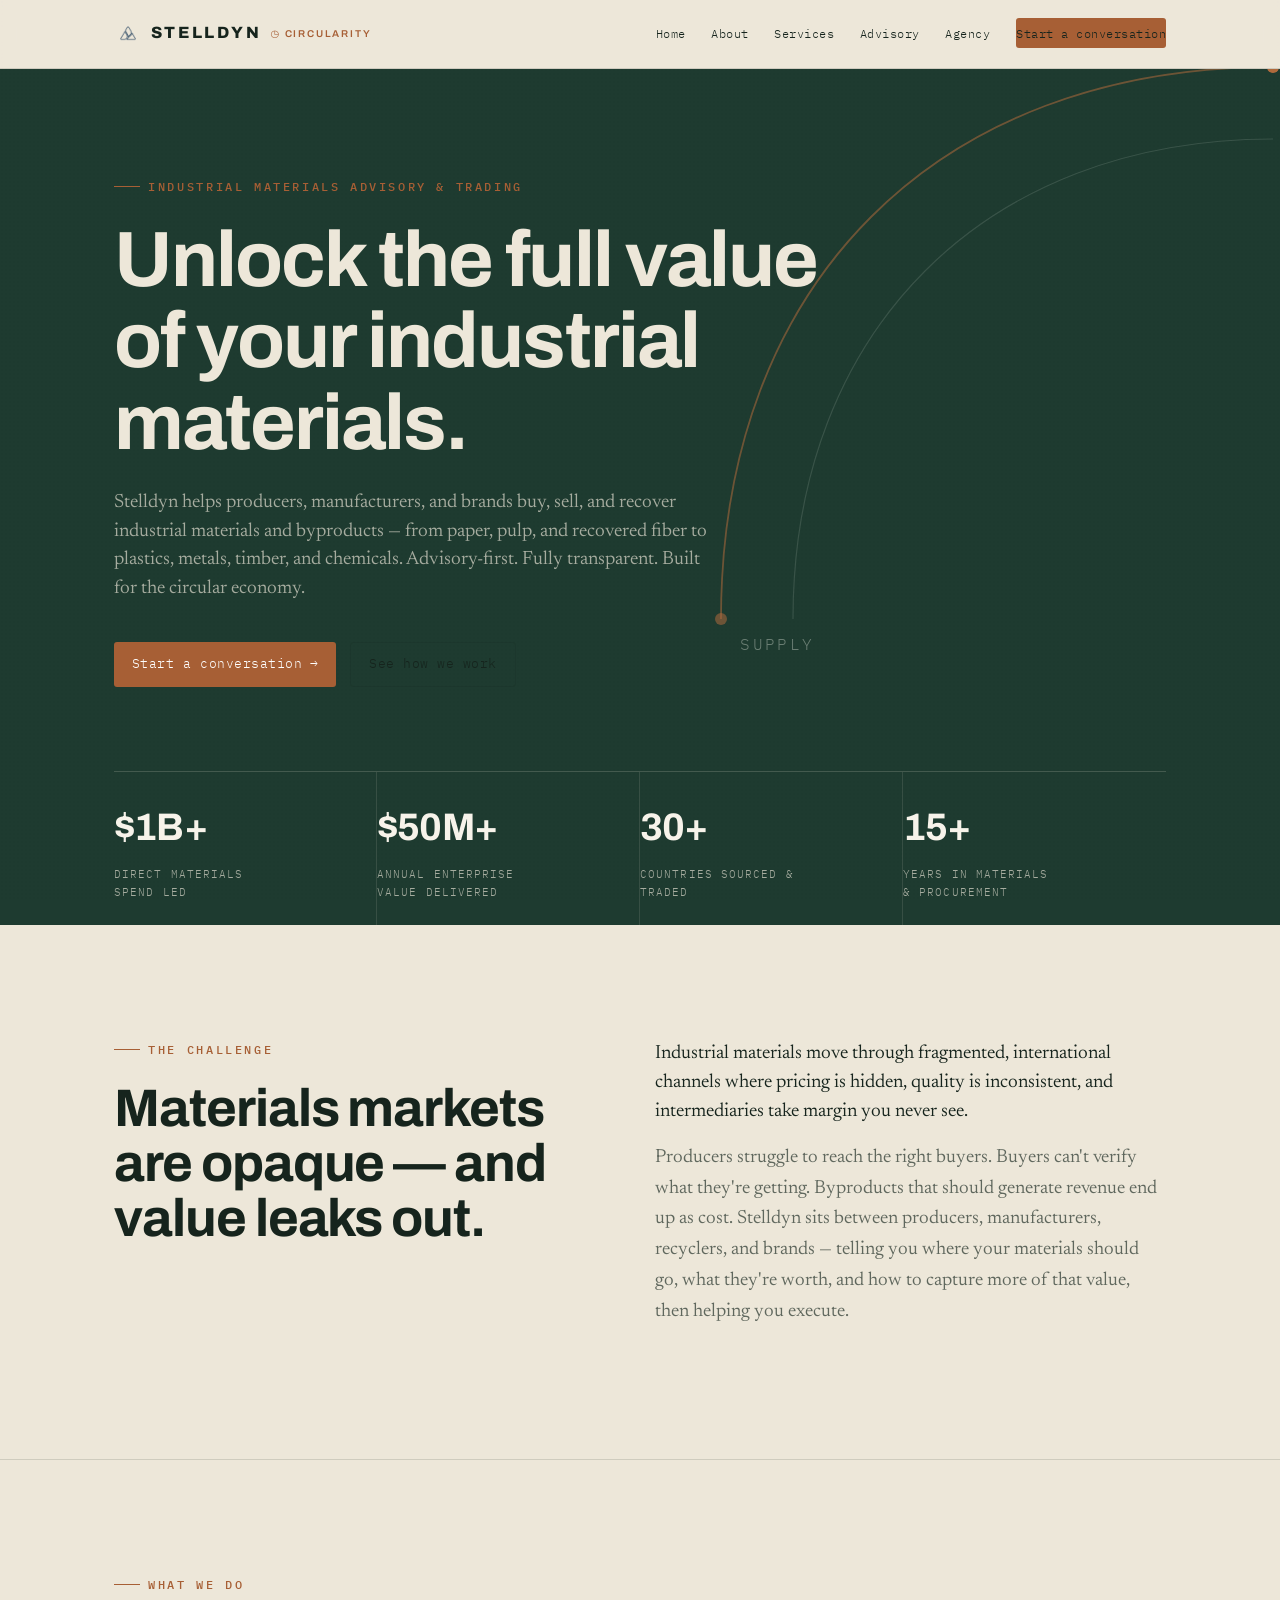
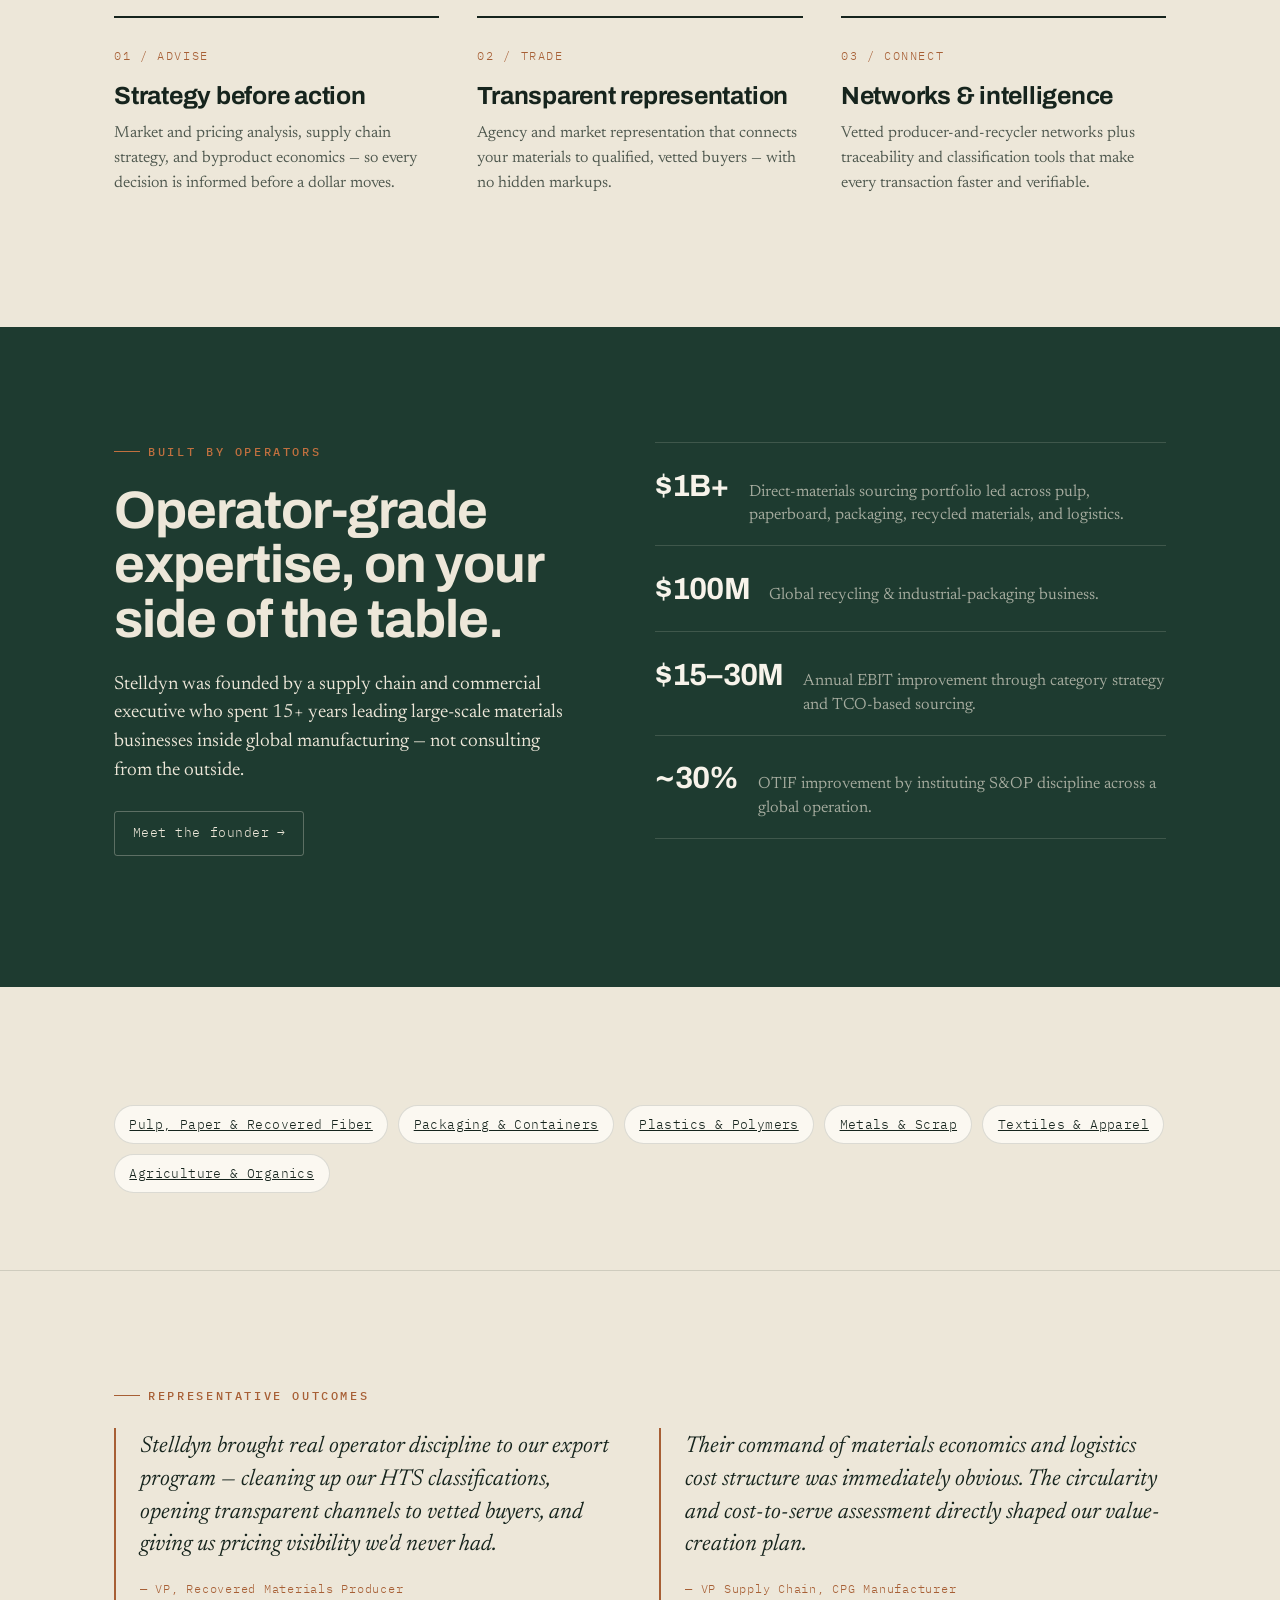
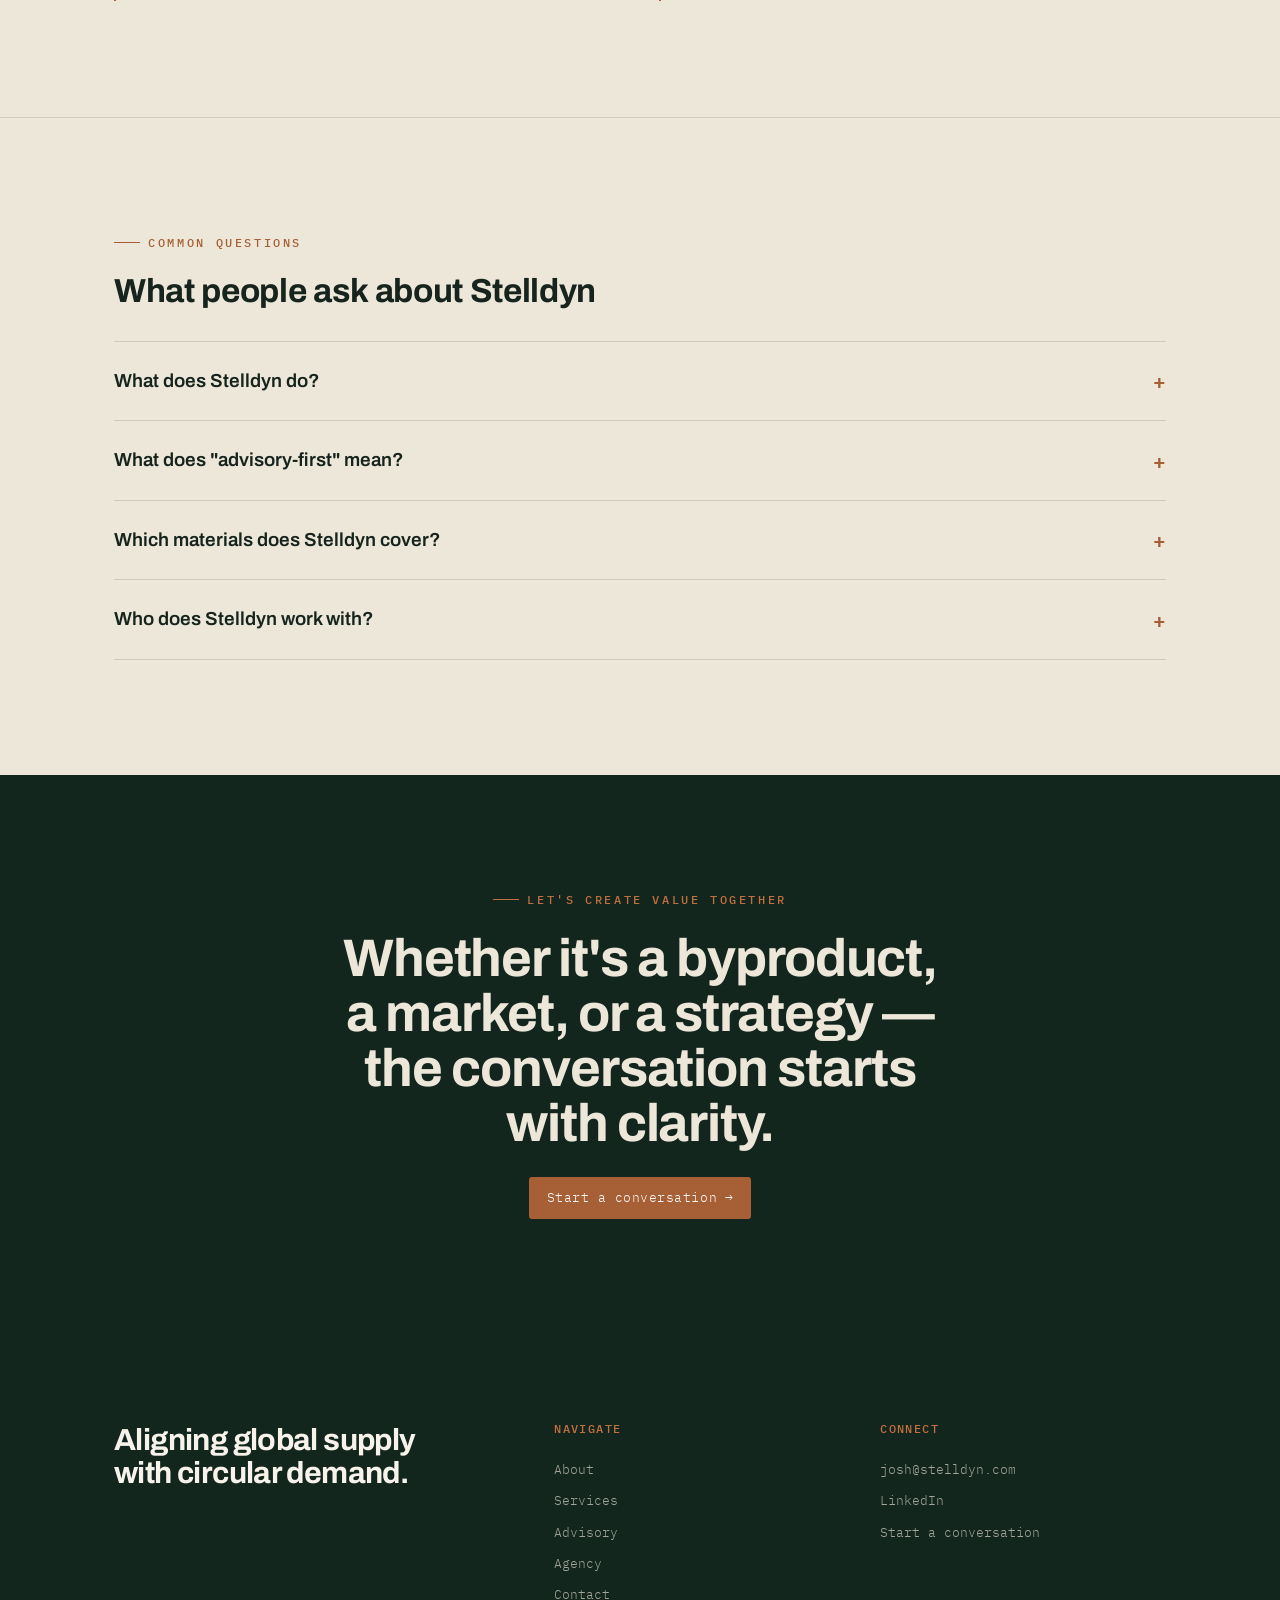
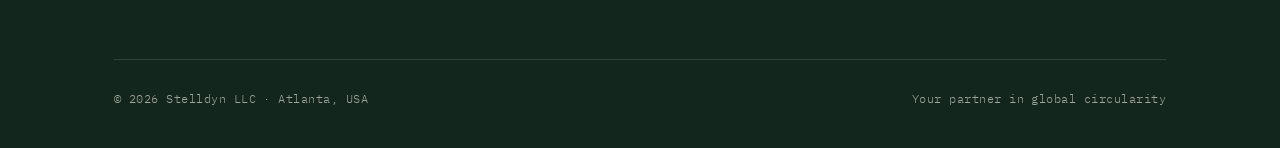
==== commit 36130094: "Replace placeholder logo with real brand mark - Add real Stelldyn logo (navy triangle mark, transpar" ====
--- a/index.html
+++ b/index.html
@@ -16,7 +16,6 @@
 <meta property="og:image:height" content="630">
 <meta name="twitter:card" content="summary_large_image">
 <meta name="twitter:image" content="https://stelldyn.com/og-image.png">
-<link rel="icon" href="/favicon.svg" type="image/svg+xml">
 <link rel="icon" href="/favicon-32.png" sizes="32x32" type="image/png">
 <link rel="apple-touch-icon" href="/apple-touch-icon.png">
 <link rel="preconnect" href="https://fonts.googleapis.com">
@@ -80,7 +79,7 @@
 
 <header class="site-header">
   <div class="wrap nav">
-    <a class="brand" href="index.html"><img src="/logo.svg" alt="" width="28" height="28" class="brand-icon">STELLDYN<span class="mark">◷ CIRCULARITY</span></a>
+    <a class="brand" href="index.html"><img src="/logo.png" alt="" width="28" height="28" class="brand-icon">STELLDYN<span class="mark">◷ CIRCULARITY</span></a>
     <nav aria-label="Primary">
       <ul class="nav-links" id="navlinks">
         <li><a href="index.html">Home</a></li>
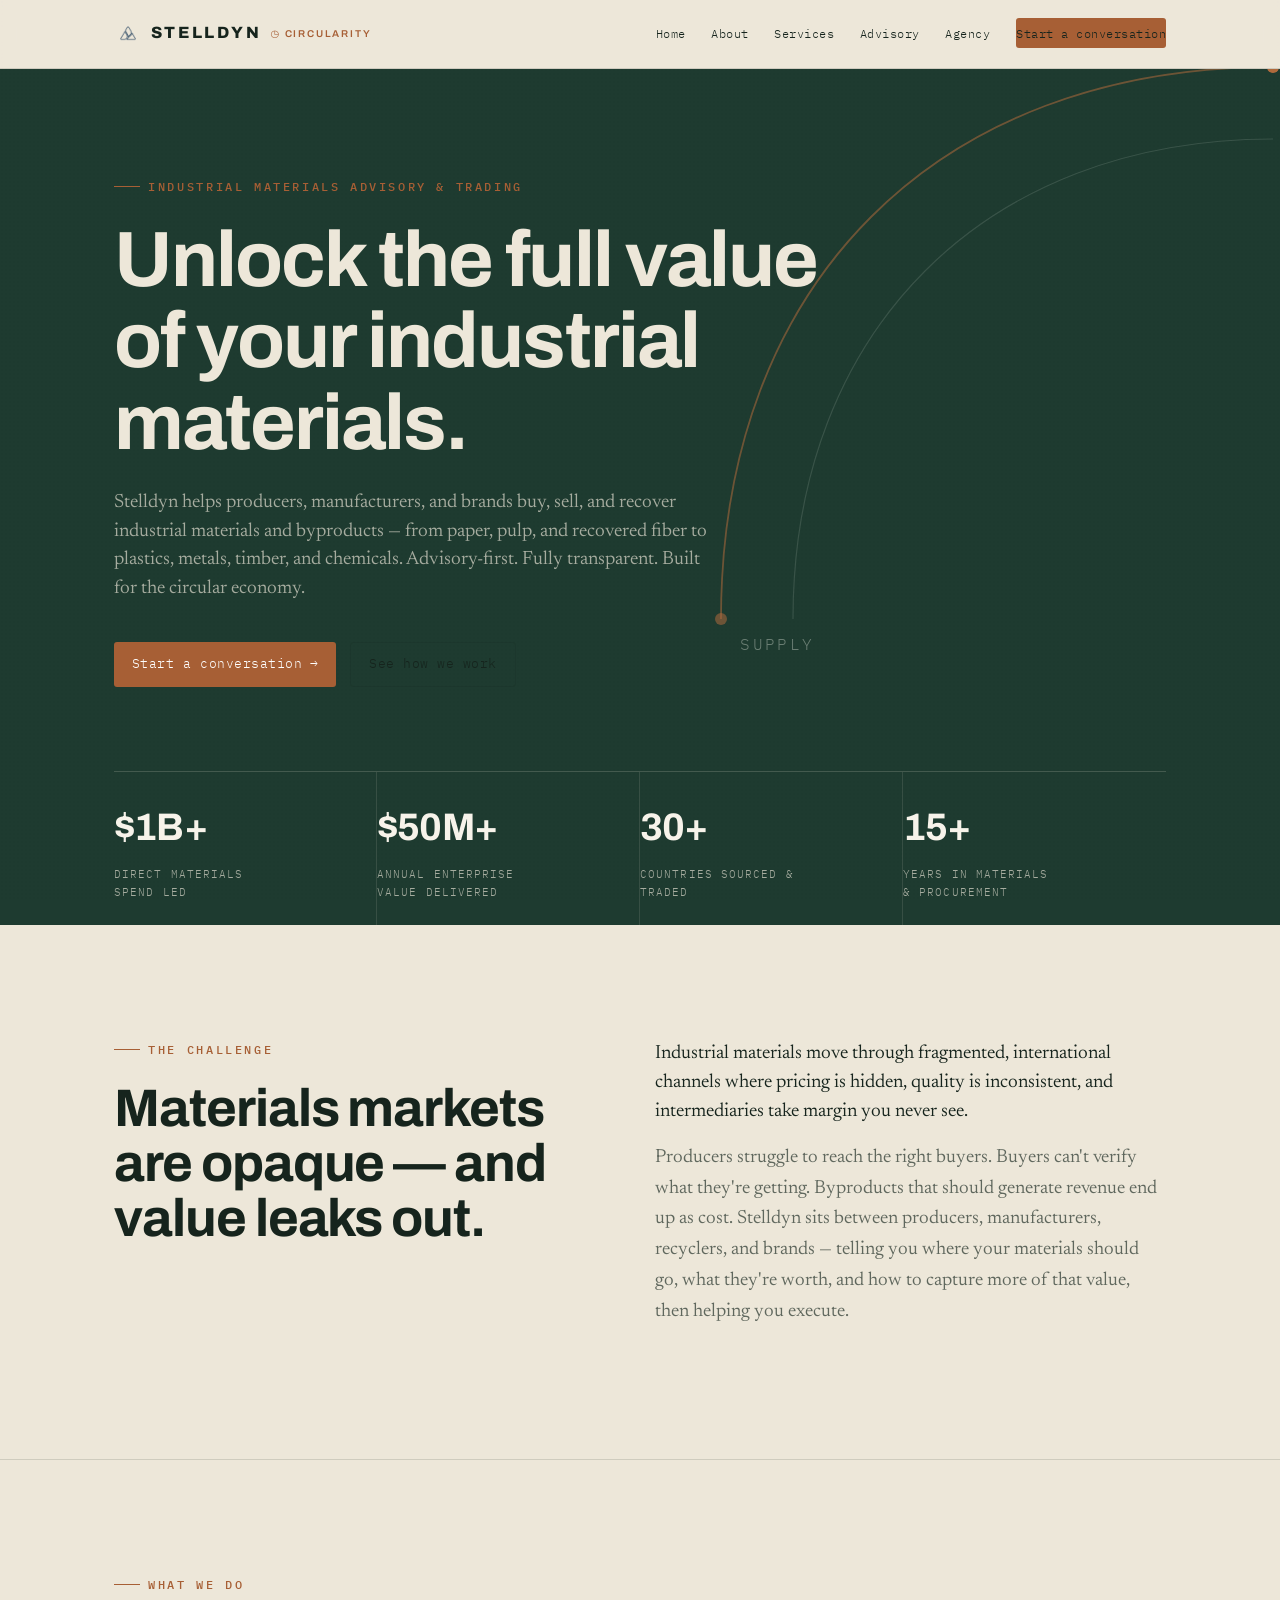
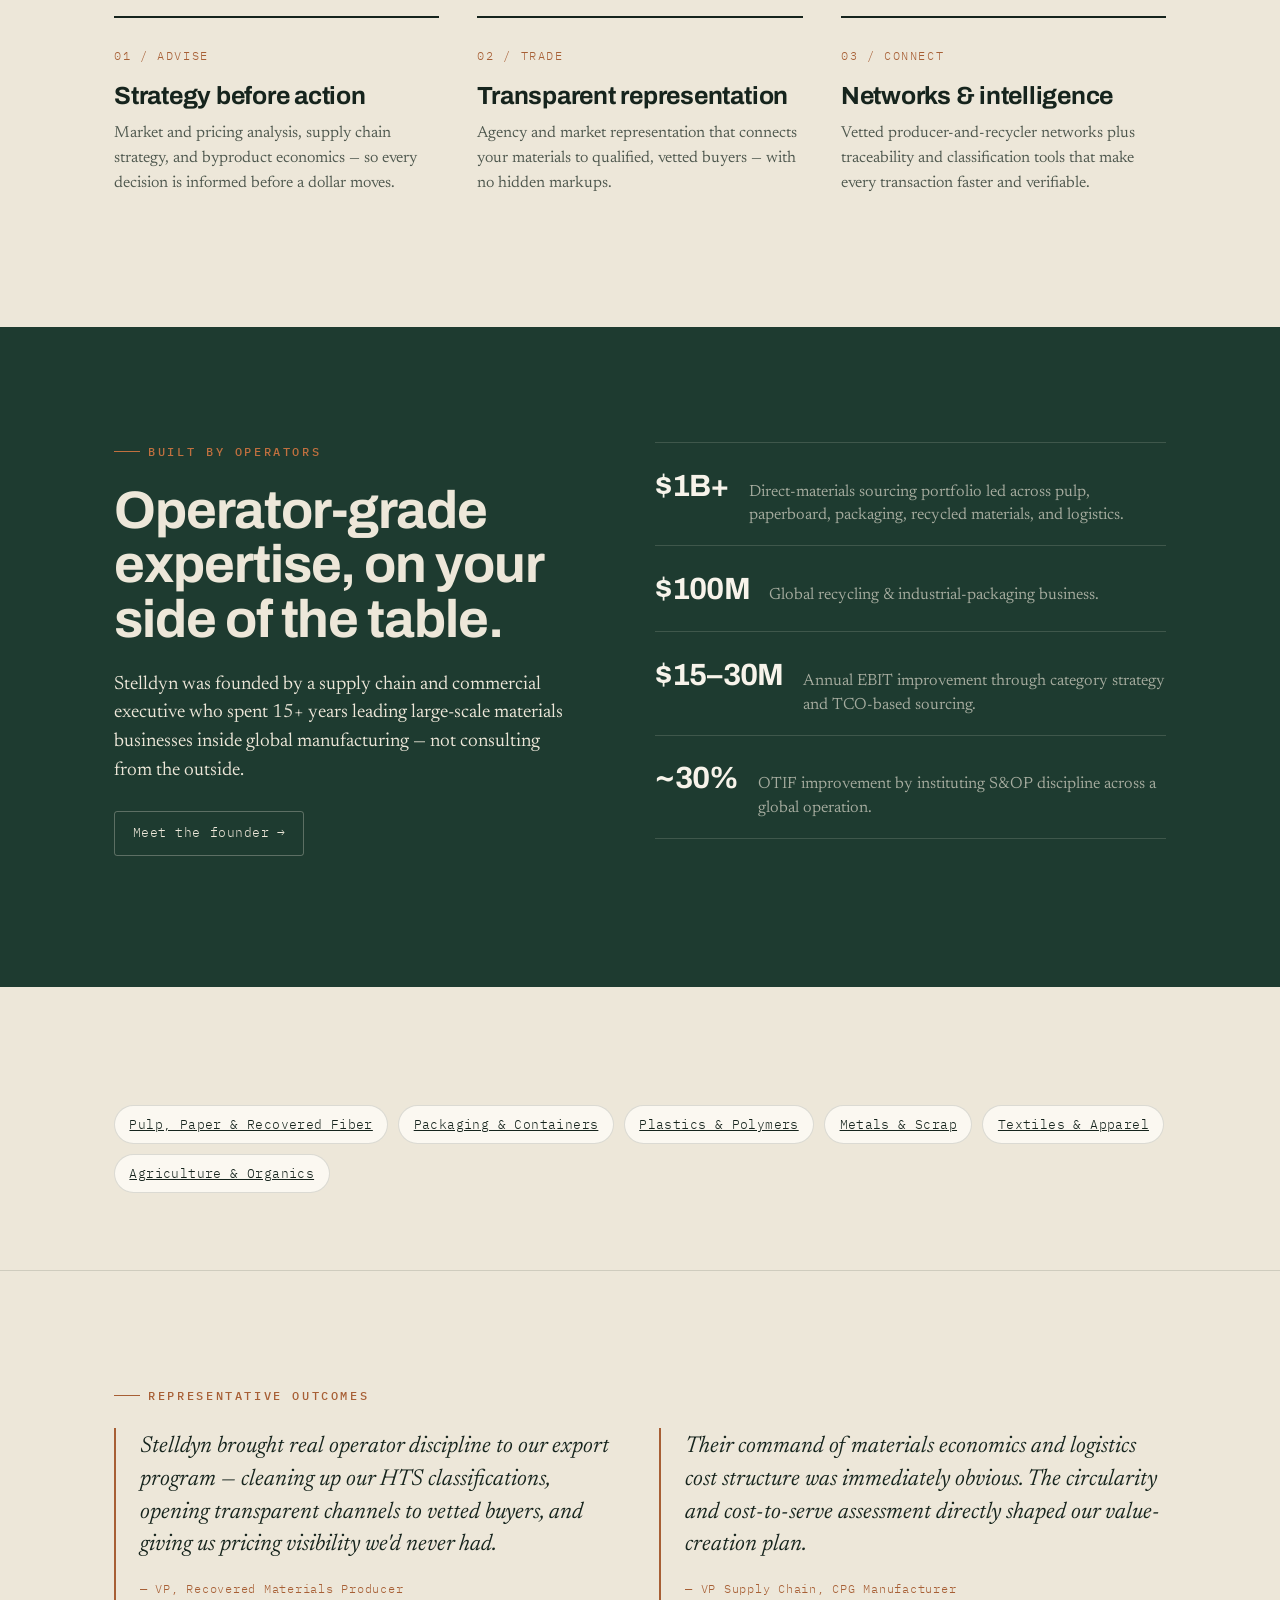
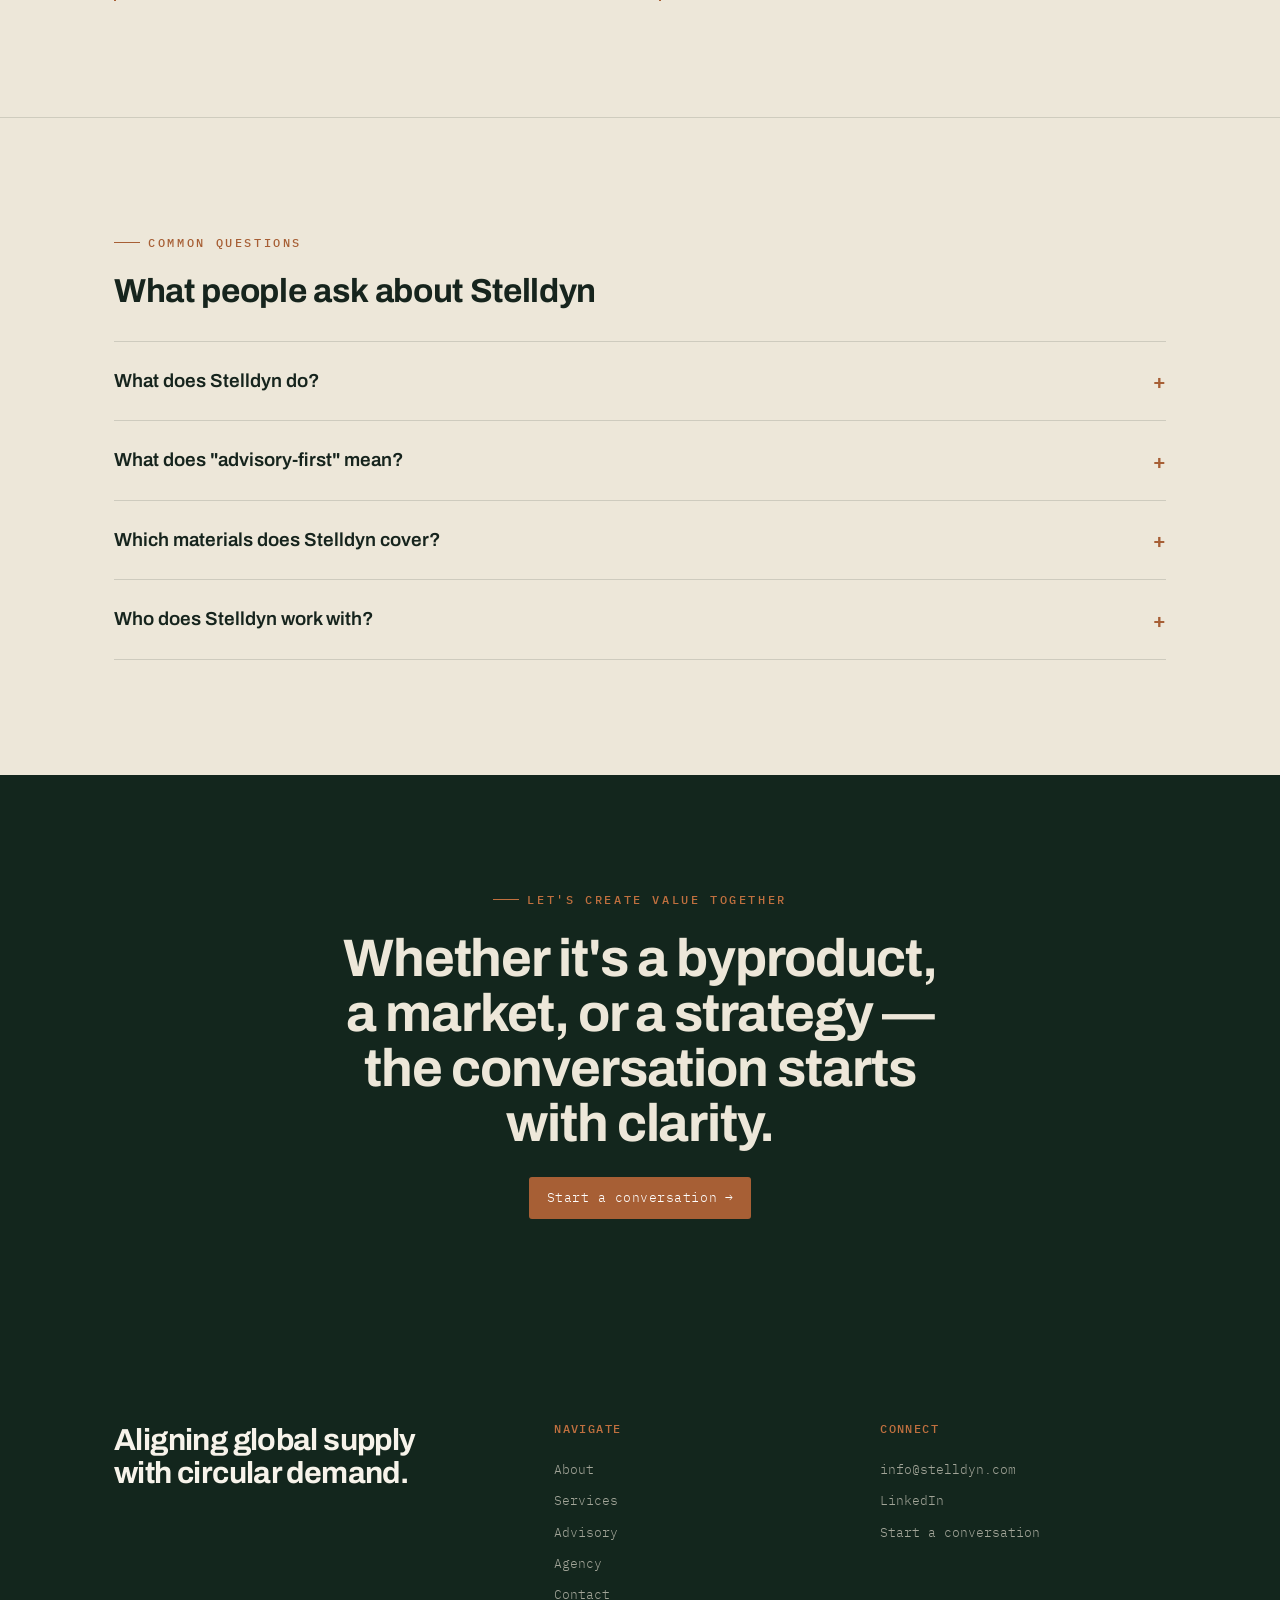
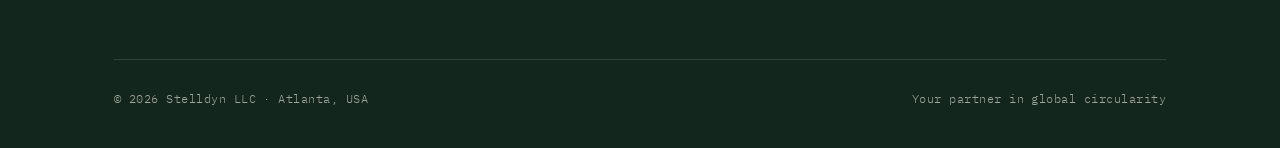
==== commit 07d0034b: "Replace josh@stelldyn.com with info@stelldyn.com sitewide" ====
--- a/index.html
+++ b/index.html
@@ -34,7 +34,7 @@
       "url":"https://stelldyn.com/",
       "description":"Boutique advisory and trading firm for the industrial materials sector, helping clients buy, sell, and recover materials and byproducts with an advisory-first, transparent model that aligns global supply with circular demand.",
       "slogan":"Your partner in global circularity",
-      "email":"josh@stelldyn.com",
+      "email":"info@stelldyn.com",
       "foundingDate":"2025",
       "founder":{"@id":"https://stelldyn.com/#founder"},
       "address":{"@type":"PostalAddress","addressLocality":"Atlanta","addressRegion":"GA","addressCountry":"US"},
@@ -254,7 +254,7 @@
       </div>
       <div>
         <h4>Connect</h4>
-        <a href="mailto:josh@stelldyn.com">josh@stelldyn.com</a>
+        <a href="mailto:info@stelldyn.com">info@stelldyn.com</a>
         <a href="https://www.linkedin.com/in/joshsilcox" target="_blank" rel="noopener">LinkedIn</a>
         <a href="contact.html">Start a conversation</a>
       </div>
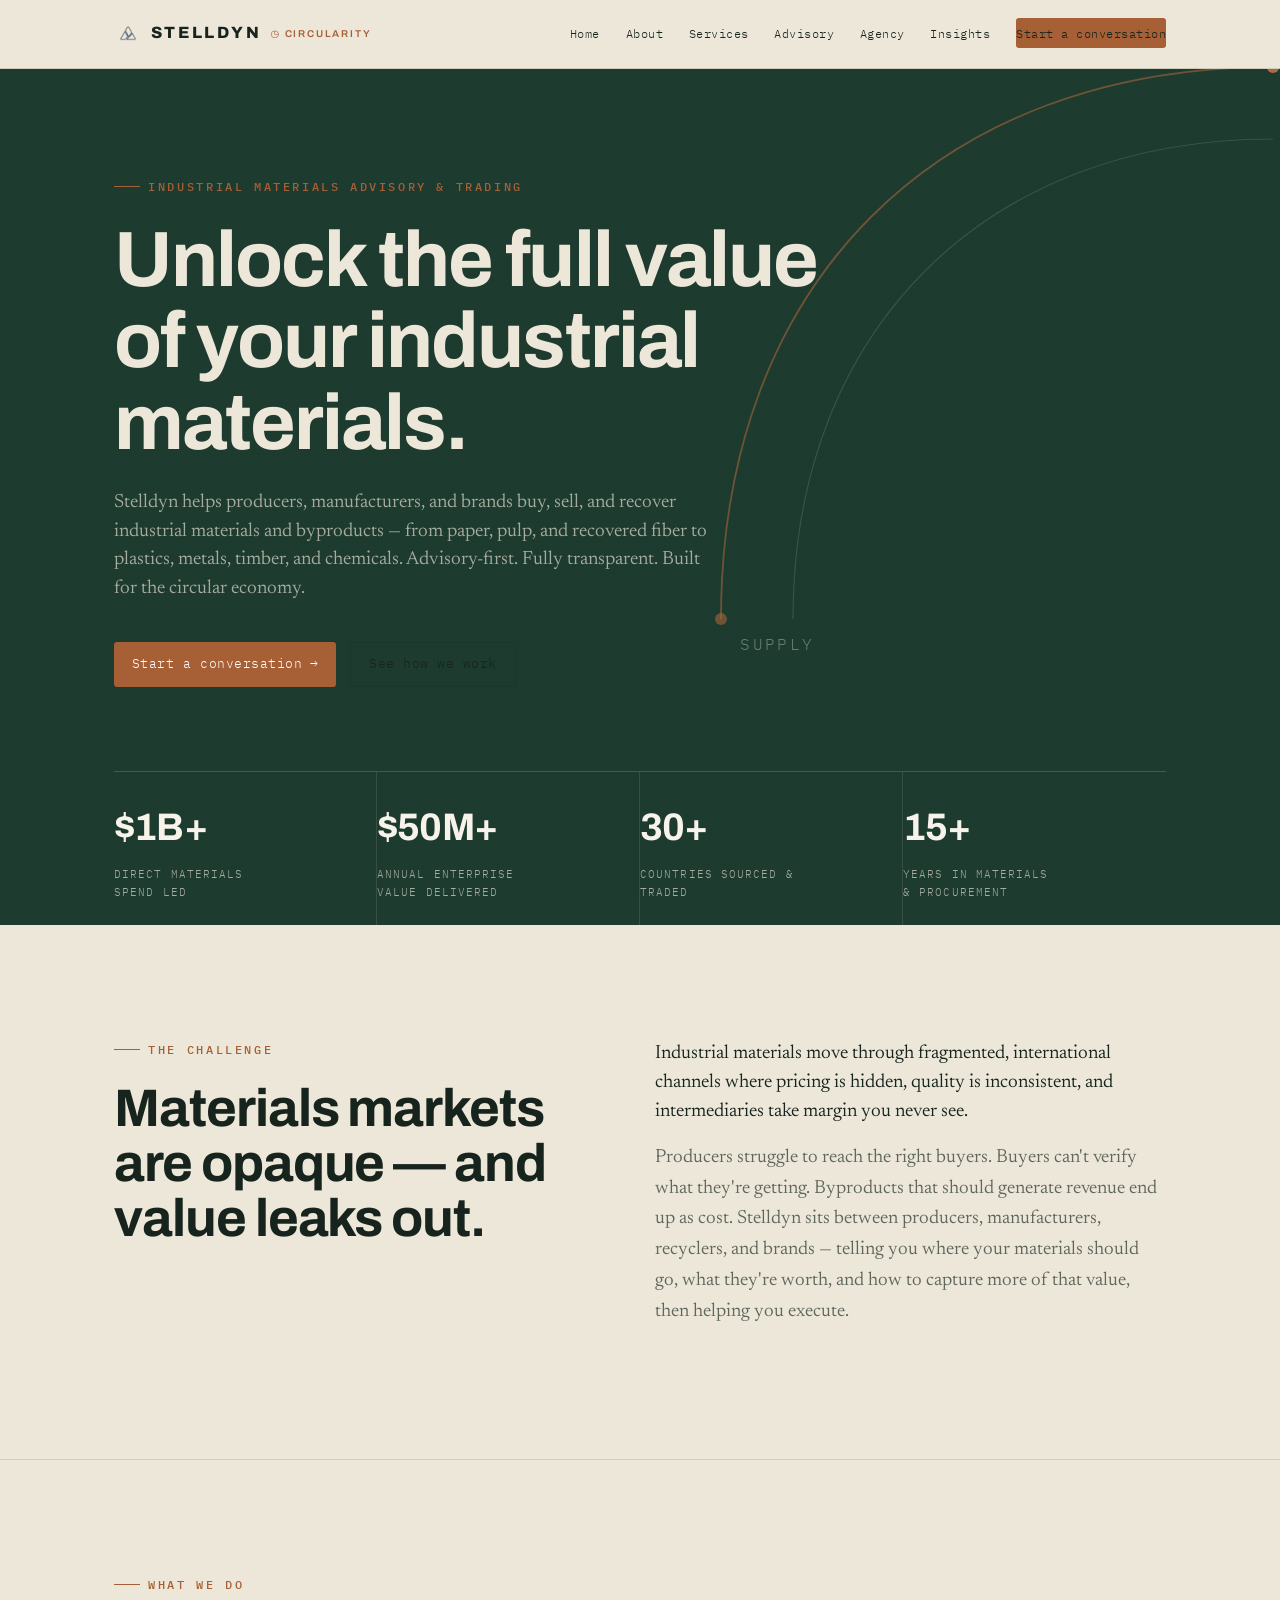
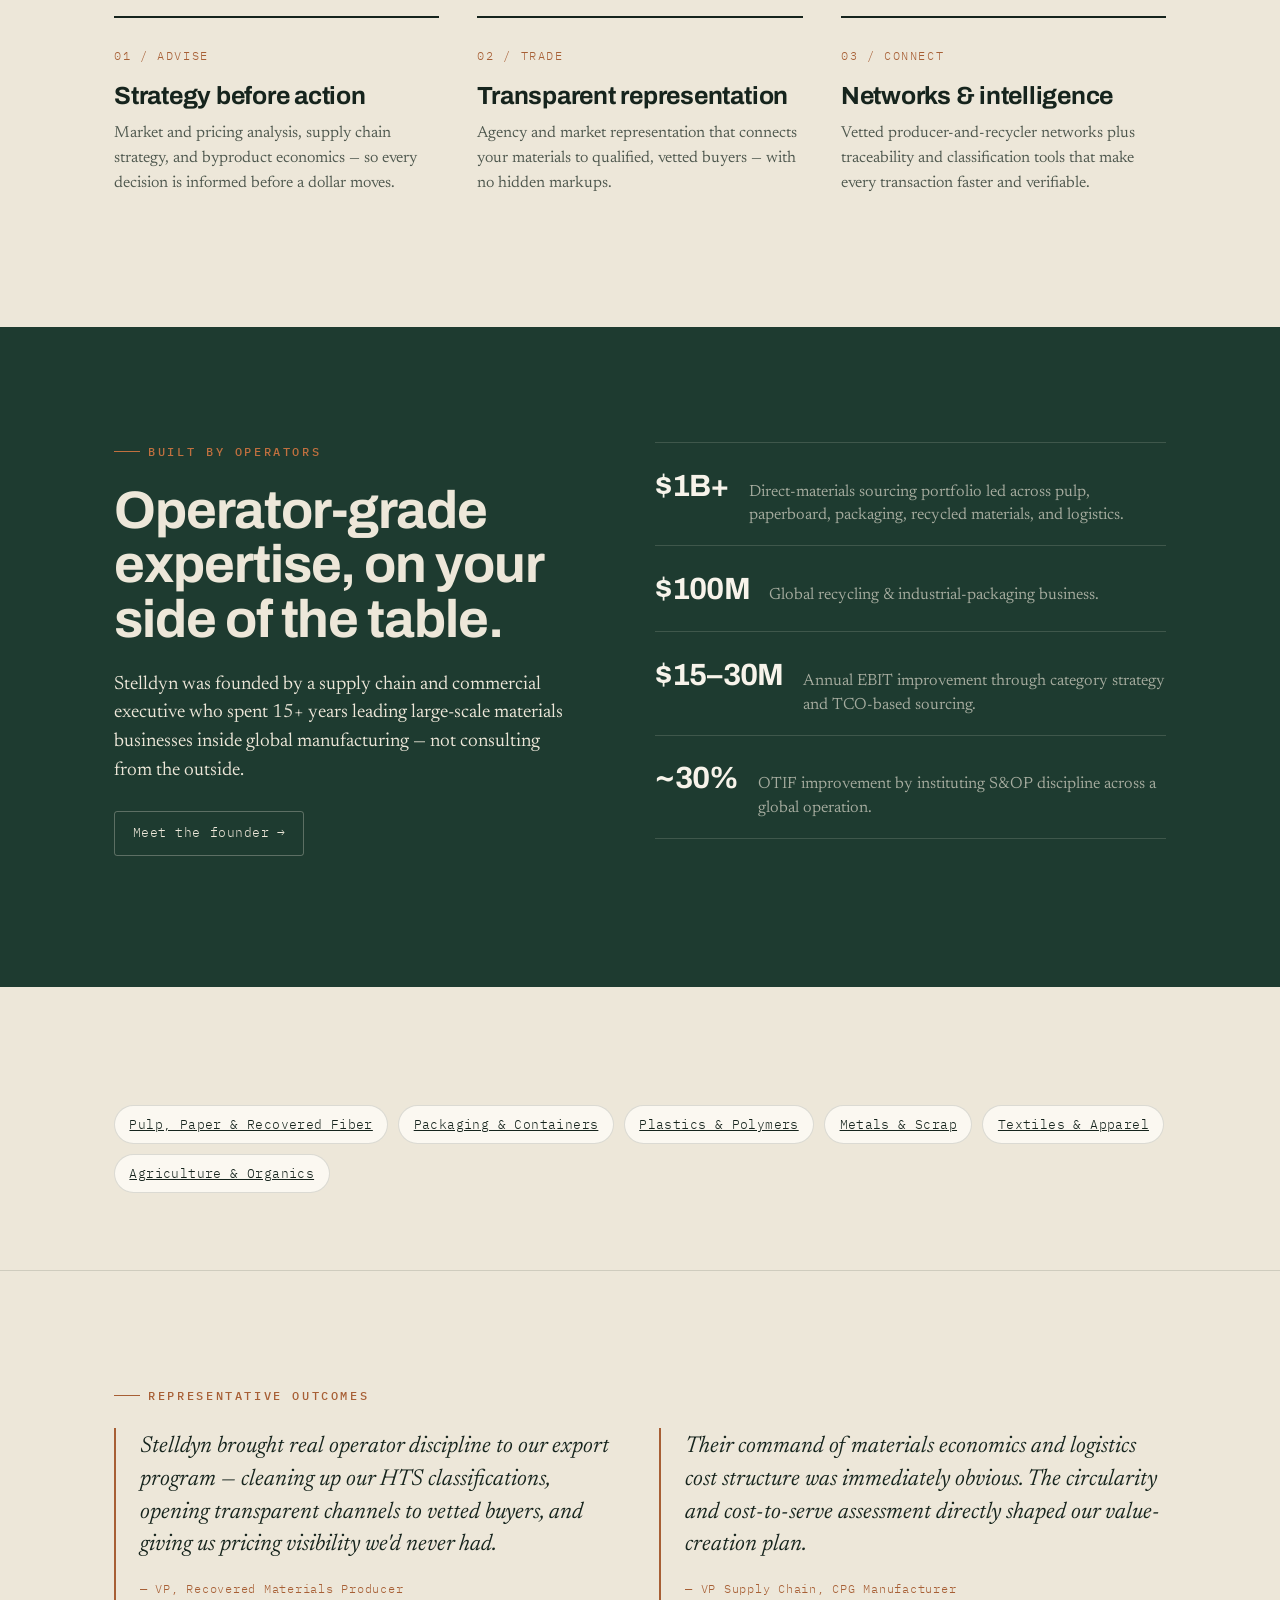
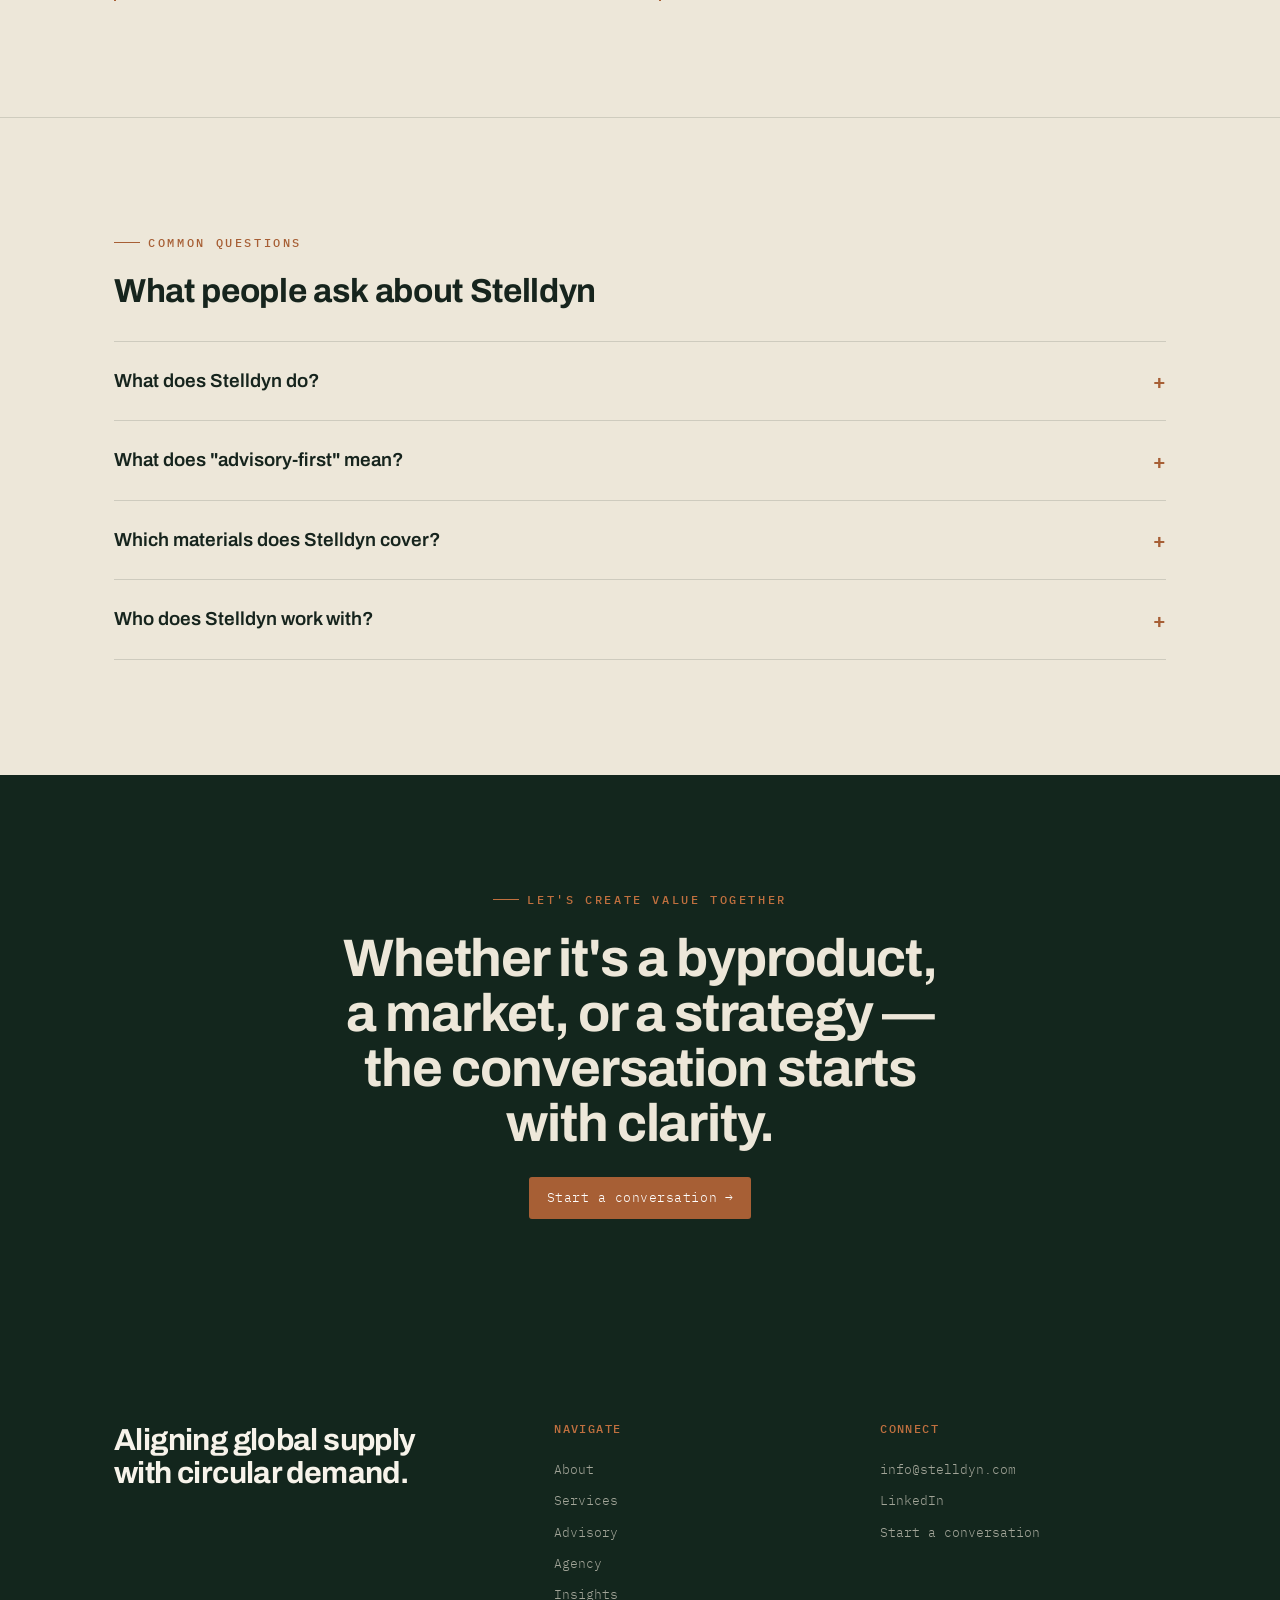
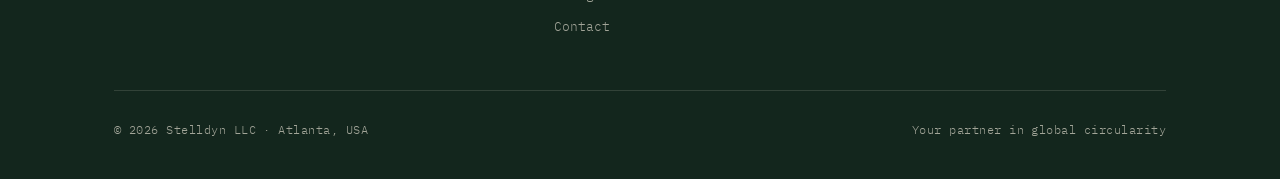
==== commit 1a311e53: "Add Insights (blog) section with two launch posts Adds insights/index.html plus two posts (advisory-" ====
--- a/index.html
+++ b/index.html
@@ -87,6 +87,7 @@
         <li><a href="services.html">Services</a></li>
         <li><a href="advisory.html">Advisory</a></li>
         <li><a href="agency.html">Agency</a></li>
+        <li><a href="insights/index.html">Insights</a></li>
         <li><a class="btn btn--primary" href="contact.html">Start a conversation</a></li>
       </ul>
     </nav>
@@ -250,6 +251,7 @@
         <a href="services.html">Services</a>
         <a href="advisory.html">Advisory</a>
         <a href="agency.html">Agency</a>
+        <a href="insights/index.html">Insights</a>
         <a href="contact.html">Contact</a>
       </div>
       <div>
@@ -266,5 +268,6 @@
   </div>
 </footer>
 <script src="site.js"></script>
+<script defer src="/_vercel/insights/script.js"></script>
 </body>
 </html>
--- a/styles.css
+++ b/styles.css
@@ -165,6 +165,8 @@
 .svc{padding:clamp(32px,5vw,56px) 0;border-top:1px solid var(--line)}
 .svc:first-of-type{border-top:0}
 .svc-no{font-family:var(--mono);font-size:.8rem;color:var(--copper);letter-spacing:.1em}
+.svc h3 a{color:inherit;text-decoration:none}
+.svc h3 a:hover,.svc h3 a:focus-visible{color:var(--copper)}
 
 /* ---------- industries ---------- */
 .inds{display:flex;flex-wrap:wrap;gap:10px}
